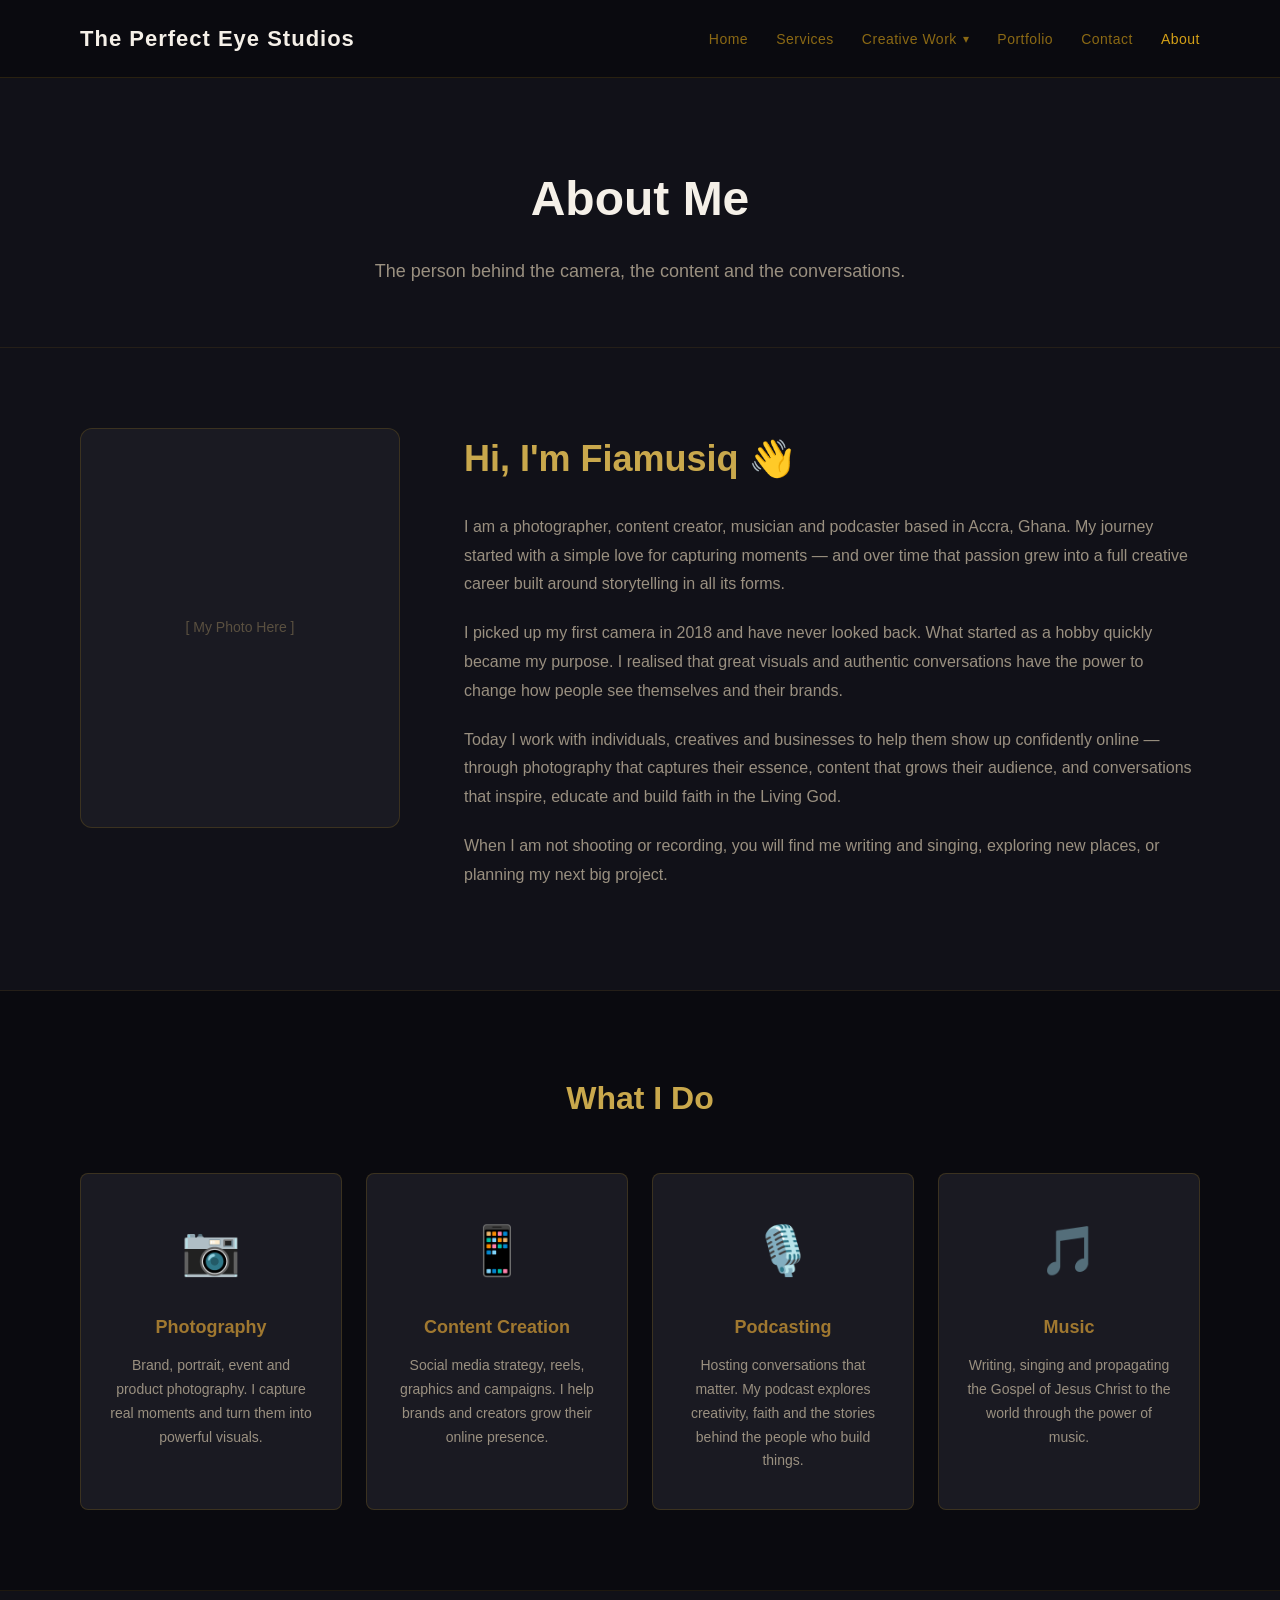
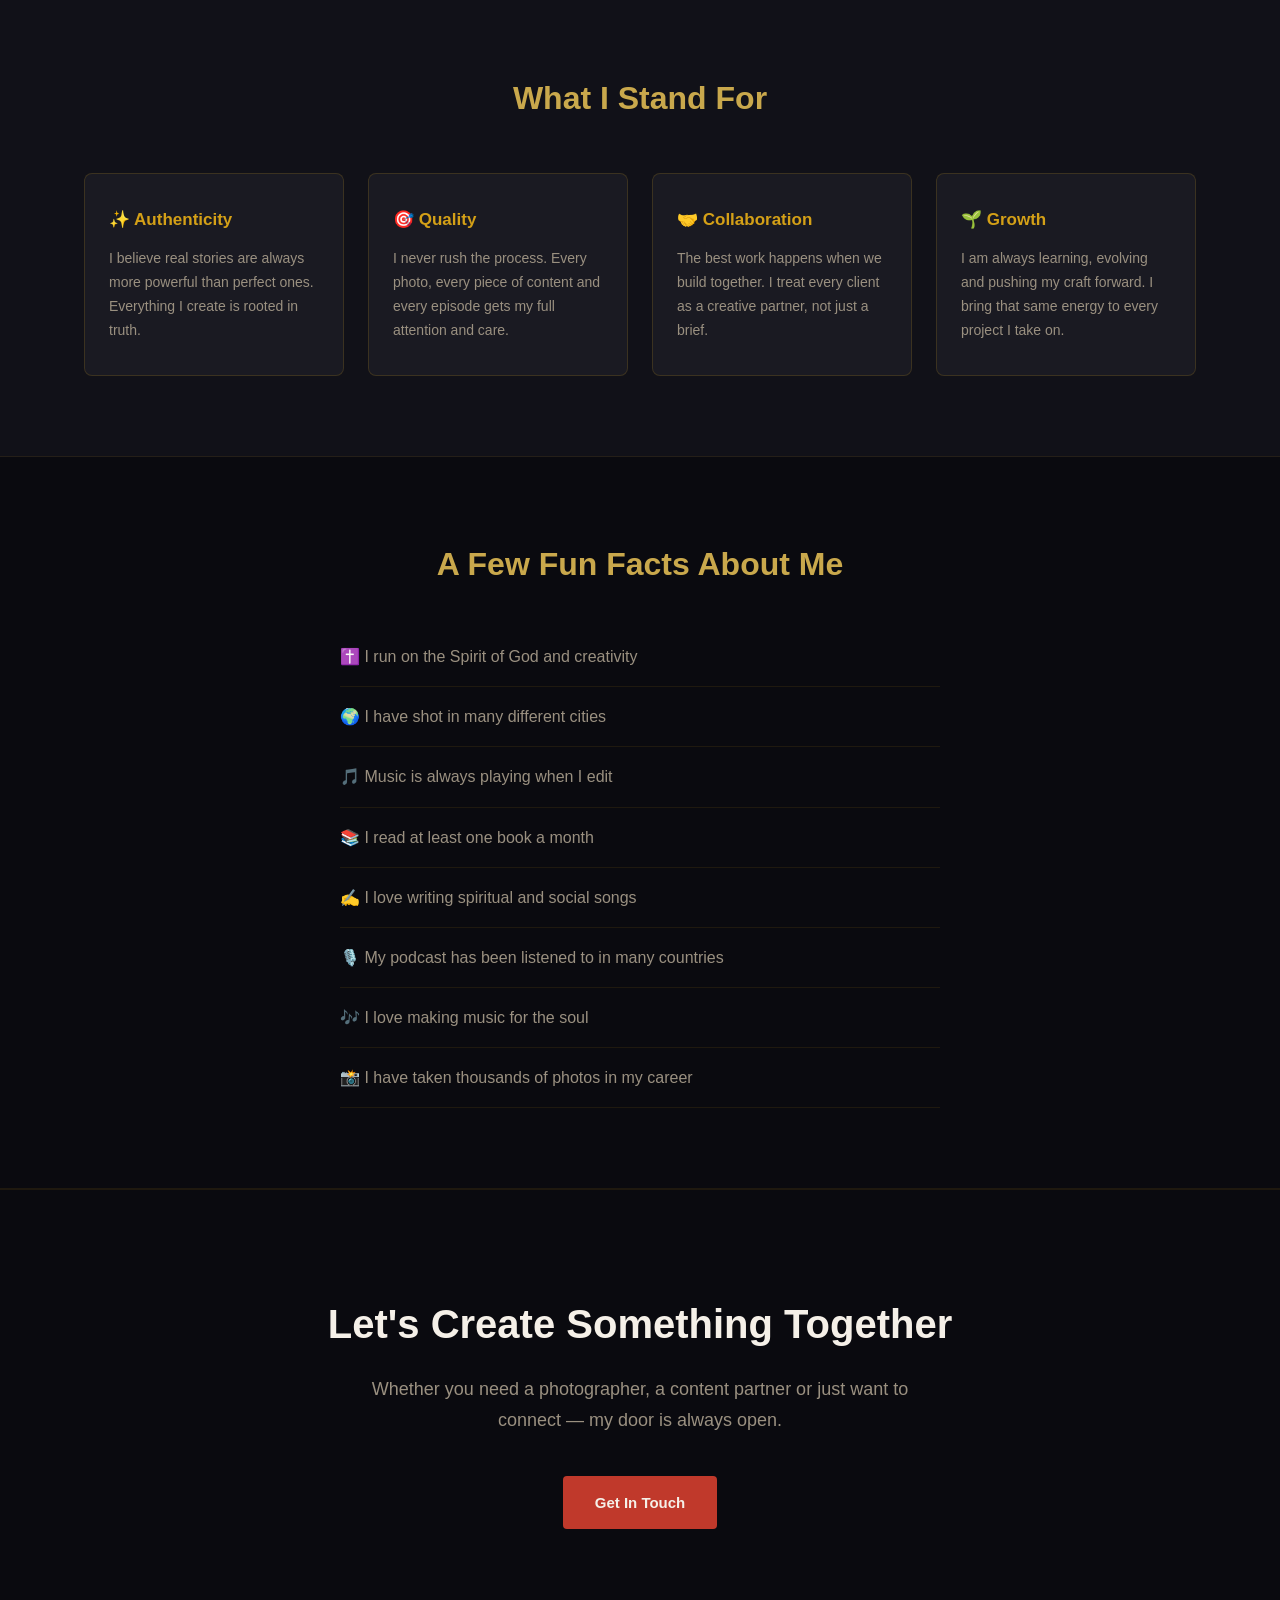
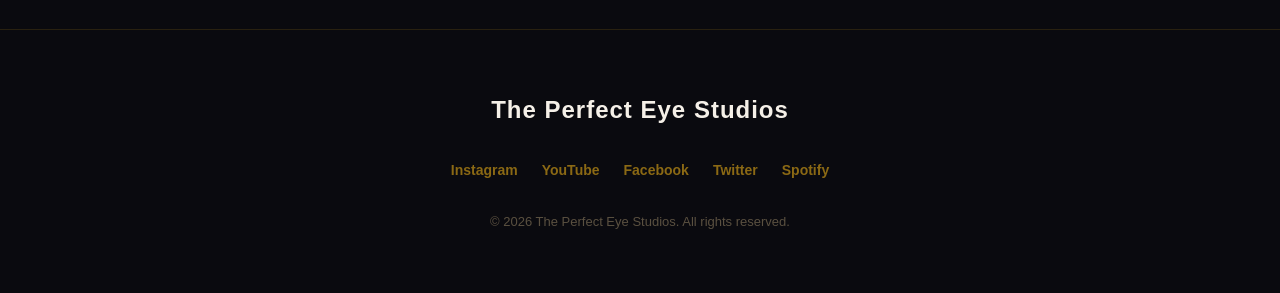
==== about.html @ 43dedd0c "Launch The Perfect Eye Studios website" ====
<!DOCTYPE html>
<html lang="en">

  <head>
    <meta charset="UTF-8">
    <meta name="viewport" content="width=device-width, initial-scale=1.0">
    <link rel="icon" type="image/x-icon" href="favicon.ico">

    <!-- PRIMARY SEO -->
    <title>About Fiamusiq | Photographer · Creator · Musician · Podcaster — Accra, Ghana</title>
    <meta name="description" content="Meet Fiamusiq — a photographer, content creator, musician and podcaster based in Accra, Ghana. Driven by faith, creativity and a passion for telling powerful stories through visuals and conversations.">
    <meta name="keywords" content="Fiamusiq, photographer Ghana, content creator Accra, Christian musician Ghana, podcaster Accra, about Fiamusiq, The Perfect Eye Studios">
    <meta name="author" content="The Perfect Eye Studios">
    <meta name="robots" content="index, follow">
    <link rel="canonical" href="https://www.yourwebsite.com/about.html">

    <!-- OPEN GRAPH -->
    <meta property="og:type" content="profile">
    <meta property="og:title" content="About Fiamusiq | Photographer · Creator · Musician · Podcaster">
    <meta property="og:description" content="Photographer, content creator, musician and podcaster based in Accra, Ghana. Driven by faith and a love for storytelling.">
    <meta property="og:image" content="https://www.yourwebsite.com/images/og-image.jpg">
    <meta property="og:url" content="https://www.yourwebsite.com/about.html">
    <meta property="og:site_name" content="The Perfect Eye Studios">

    <!-- TWITTER CARD -->
    <meta name="twitter:card" content="summary_large_image">
    <meta name="twitter:title" content="About Fiamusiq | Photographer · Creator · Musician · Podcaster">
    <meta name="twitter:description" content="Photographer, content creator, musician and podcaster based in Accra, Ghana.">
    <meta name="twitter:image" content="https://www.yourwebsite.com/images/og-image.jpg">

    <link rel="stylesheet" href="css/style.css">
  </head>

  <body>

    <!-- NAVBAR -->
    <nav class="navbar">
      <div class="nav-logo">
        <a href="index.html">The Perfect Eye Studios</a>
      </div>
      <ul class="nav-links">
        <li><a href="index.html">Home</a></li>
        <li><a href="services.html">Services</a></li>

        <!-- DROPDOWN -->
        <li class="dropdown">
          <button class="dropdown-toggle">Creative Work</button>
          <ul class="dropdown-menu">
            <li><a href="photography.html">Photography</a></li>
            <li><a href="content.html">Content</a></li>
            <li><a href="podcast.html">Podcast</a></li>
            <li><a href="music.html">Music</a></li>
          </ul>
        </li>

        <li><a href="portfolio.html">Portfolio</a></li>
        <li><a href="contact.html">Contact</a></li>
        <li><a href="about.html">About</a></li>
      </ul>
    </nav>

    <!-- PAGE HEADER -->
    <section class="page-header">
      <h1>About Me</h1>
      <p>The person behind the camera, the content and the conversations.</p>
    </section>

    <!-- MY STORY -->
    <section class="about-story">
      <div class="about-image">
        [ My Photo Here ]
      </div>
      <div class="about-text">
        <h2>Hi, I'm Fiamusiq 👋</h2>
        <p>I am a photographer, content creator, musician and podcaster based in Accra, Ghana. My journey started with a simple love for capturing moments — and over time that passion grew into a full creative career built around storytelling in all its forms.</p>
        <p>I picked up my first camera in 2018 and have never looked back. What started as a hobby quickly became my purpose. I realised that great visuals and authentic conversations have the power to change how people see themselves and their brands.</p>
        <p>Today I work with individuals, creatives and businesses to help them show up confidently online — through photography that captures their essence, content that grows their audience, and conversations that inspire, educate and build faith in the Living God.</p>
        <p>When I am not shooting or recording, you will find me writing and singing, exploring new places, or planning my next big project.</p>
      </div>
    </section>

    <!-- WHAT I DO -->
    <section class="about-skills">
      <h2>What I Do</h2>
      <div class="skills-grid">

        <div class="skill-card">
          <div class="skill-icon">📷</div>
          <h3>Photography</h3>
          <p>Brand, portrait, event and product photography. I capture real moments and turn them into powerful visuals.</p>
        </div>

        <div class="skill-card">
          <div class="skill-icon">📱</div>
          <h3>Content Creation</h3>
          <p>Social media strategy, reels, graphics and campaigns. I help brands and creators grow their online presence.</p>
        </div>

        <div class="skill-card">
          <div class="skill-icon">🎙️</div>
          <h3>Podcasting</h3>
          <p>Hosting conversations that matter. My podcast explores creativity, faith and the stories behind the people who build things.</p>
        </div>

        <div class="skill-card">
          <div class="skill-icon">🎵</div>
          <h3>Music</h3>
          <p>Writing, singing and propagating the Gospel of Jesus Christ to the world through the power of music.</p>
        </div>

      </div>
    </section>

    <!-- MY VALUES -->
    <section class="about-values">
      <h2>What I Stand For</h2>
      <div class="values-grid">

        <div class="value-card">
          <h3>✨ Authenticity</h3>
          <p>I believe real stories are always more powerful than perfect ones. Everything I create is rooted in truth.</p>
        </div>

        <div class="value-card">
          <h3>🎯 Quality</h3>
          <p>I never rush the process. Every photo, every piece of content and every episode gets my full attention and care.</p>
        </div>

        <div class="value-card">
          <h3>🤝 Collaboration</h3>
          <p>The best work happens when we build together. I treat every client as a creative partner, not just a brief.</p>
        </div>

        <div class="value-card">
          <h3>🌱 Growth</h3>
          <p>I am always learning, evolving and pushing my craft forward. I bring that same energy to every project I take on.</p>
        </div>

      </div>
    </section>

    <!-- FUN FACTS -->
    <section class="fun-facts">
      <h2>A Few Fun Facts About Me</h2>
      <ul class="facts-list">
        <li>✝️ I run on the Spirit of God and creativity</li>
        <li>🌍 I have shot in many different cities</li>
        <li>🎵 Music is always playing when I edit</li>
        <li>📚 I read at least one book a month</li>
        <li>✍️ I love writing spiritual and social songs</li>
        <li>🎙️ My podcast has been listened to in many countries</li>
        <li>🎶 I love making music for the soul</li>
        <li>📸 I have taken thousands of photos in my career</li>
      </ul>
    </section>

    <!-- CALL TO ACTION -->
    <section class="cta-section">
      <h2>Let's Create Something Together</h2>
      <p>Whether you need a photographer, a content partner or just want to connect — my door is always open.</p>
      <a href="contact.html" class="btn">Get In Touch</a>
    </section>

    <!-- FOOTER -->
    <footer class="footer">
      <p class="footer-logo">The Perfect Eye Studios</p>
      <div class="social-links">
        <a href="#">Instagram</a>
        <a href="#">YouTube</a>
        <a href="#">Facebook</a>
        <a href="#">Twitter</a>
        <a href="#">Spotify</a>
      </div>
      <p>© 2026 The Perfect Eye Studios. All rights reserved.</p>
    </footer>

    <script src="js/script.js"></script>

  </body>

</html>
---- css/style.css ----
/* ================================
   GLOBAL RESET & BASE STYLES
================================ */

* {
  margin: 0;
  padding: 0;
  box-sizing: border-box;
}

html {
  scroll-behavior: smooth;
}

body {
  background-color: #111118;
  color: #f5f0e8;
  font-family: 'Segoe UI', Tahoma, Geneva, Verdana, sans-serif;
  line-height: 1.7;
}

a {
  text-decoration: none;
  color: inherit;
}

ul {
  list-style: none;
}

img {
  width: 100%;
  display: block;
}


/* ================================
   BUTTONS
================================ */

.btn {
  display: inline-block;
  background-color: #c0392b;
  color: #f5f0e8;
  padding: 14px 32px;
  border-radius: 4px;
  font-weight: 700;
  font-size: 15px;
  border: none;
  cursor: pointer;
  transition: background-color 0.3s ease, transform 0.2s ease;
}

.btn:hover {
  background-color: #a93226;
  transform: translateY(-2px);
}

.btn-small {
  display: inline-block;
  color: #d4a017;
  font-weight: 600;
  font-size: 14px;
  border-bottom: 1px solid #d4a017;
  padding-bottom: 2px;
  transition: color 0.3s ease;
}

.btn-small:hover {
  color: #8b6914;
}


/* ================================
   NAVBAR
================================ */

.navbar {
  display: flex;
  justify-content: space-between;
  align-items: center;
  padding: 20px 80px;
  background-color: #0a0a0f;
  border-bottom: 1px solid rgba(212, 160, 23, 0.15);
  position: sticky;
  top: 0;
  z-index: 100;
}

.nav-logo a {
  font-size: 22px;
  font-weight: 800;
  color: #f5f0e8;
  letter-spacing: 1px;
}

.nav-links {
  display: flex;
  align-items: center;
  gap: 28px;
}

.nav-links > li > a {
  font-size: 14px;
  color: #8b6914;
  font-weight: 500;
  letter-spacing: 0.5px;
  transition: color 0.3s ease;
}

.nav-links > li > a:hover {
  color: #d4a017;
}


/* ================================
   DROPDOWN MENU
================================ */

.dropdown {
  position: relative;
}

.dropdown-toggle {
  font-size: 14px;
  color: #8b6914;
  font-weight: 500;
  letter-spacing: 0.5px;
  cursor: pointer;
  transition: color 0.3s ease;
  display: flex;
  align-items: center;
  gap: 6px;
  background: none;
  border: none;
  padding: 0;
  font-family: inherit;
}

.dropdown-toggle::after {
  content: '▾';
  font-size: 12px;
  transition: transform 0.3s ease;
}

.dropdown:hover .dropdown-toggle,
.dropdown.open .dropdown-toggle {
  color: #d4a017;
}

.dropdown.open .dropdown-toggle::after {
  transform: rotate(180deg);
}

.dropdown-menu {
  display: none;
  position: absolute;
  top: calc(100% + 16px);
  left: 0;
  background-color: #0a0a0f;
  border: 1px solid rgba(212, 160, 23, 0.18);
  border-radius: 6px;
  min-width: 200px;
  padding: 8px 0;
  z-index: 200;
  box-shadow: 0 8px 32px rgba(0, 0, 0, 0.5);
}

.dropdown.open .dropdown-menu {
  display: block;
}

.dropdown-menu li a {
  display: block;
  padding: 12px 20px;
  font-size: 14px;
  color: #8b6914;
  font-weight: 500;
  transition: background-color 0.2s ease, color 0.2s ease;
  border-bottom: 1px solid rgba(212, 160, 23, 0.08);
}

.dropdown-menu li:last-child a {
  border-bottom: none;
}

.dropdown-menu li a:hover {
  background-color: rgba(212, 160, 23, 0.08);
  color: #d4a017;
}


/* ================================
   PAGE HEADER (inner pages)
================================ */

.page-header {
  background-color: #111118;
  text-align: center;
  padding: 80px 80px 60px;
  border-bottom: 1px solid rgba(212, 160, 23, 0.10);
}

.page-header h1 {
  font-size: 48px;
  font-weight: 800;
  margin-bottom: 16px;
  color: #f5f0e8;
}

.page-header p {
  font-size: 18px;
  color: #9a9080;
  max-width: 600px;
  margin: 0 auto;
}


/* ================================
   HERO SECTION
================================ */

.hero {
  min-height: 90vh;
  display: flex;
  flex-direction: column;
  justify-content: center;
  align-items: center;
  text-align: center;
  padding: 80px;
  background-color: #0a0a0f;
  background-image: radial-gradient(
    ellipse at center,
    rgba(212, 160, 23, 0.08) 0%,
    transparent 70%
  );
}

.hero h1 {
  font-size: 58px;
  font-weight: 800;
  line-height: 1.2;
  margin-bottom: 24px;
  max-width: 800px;
  color: #f5f0e8;
}

.hero-sub {
  font-size: 18px;
  color: #8b6914;
  letter-spacing: 3px;
  margin-bottom: 40px;
  text-transform: uppercase;
}


/* ================================
   INTRO SECTION
================================ */

.intro {
  text-align: center;
  padding: 80px;
  max-width: 800px;
  margin: 0 auto;
}

.intro h2 {
  font-size: 36px;
  font-weight: 700;
  margin-bottom: 20px;
  color: #c9a84c;
}

.intro p {
  font-size: 18px;
  color: #9a9080;
  line-height: 1.8;
}


/* ================================
   SERVICES HIGHLIGHT
================================ */

.services-highlight {
  padding: 80px;
  background-color: #111118;
}

.services-highlight h2 {
  font-size: 36px;
  font-weight: 700;
  text-align: center;
  margin-bottom: 48px;
  color: #c9a84c;
}

.cards {
  display: flex;
  gap: 24px;
  justify-content: center;
  flex-wrap: wrap;
}

.card {
  background-color: #1a1a22;
  border: 1px solid rgba(212, 160, 23, 0.18);
  border-radius: 8px;
  padding: 36px 28px;
  flex: 1;
  min-width: 220px;
  max-width: 280px;
  transition: border-color 0.3s ease,
              background-color 0.3s ease,
              transform 0.3s ease;
}

.card:hover {
  border-color: rgba(212, 160, 23, 0.45);
  background-color: #242430;
  transform: translateY(-4px);
}

.card h3 {
  font-size: 18px;
  font-weight: 700;
  margin-bottom: 14px;
  color: #d4a017;
}

.card p {
  color: #9a9080;
  font-size: 14px;
  margin-bottom: 20px;
  line-height: 1.7;
}

.card a {
  color: #d4a017;
  font-weight: 600;
  font-size: 14px;
  border-bottom: 1px solid #d4a017;
  transition: color 0.3s ease;
}

.card a:hover {
  color: #8b6914;
}


/* ================================
   PORTFOLIO TEASER (Homepage)
================================ */

.portfolio-teaser {
  padding: 80px;
  text-align: center;
  background-color: #111118;
}

.portfolio-teaser h2 {
  font-size: 36px;
  font-weight: 700;
  margin-bottom: 16px;
  color: #c9a84c;
}

.portfolio-teaser p {
  color: #9a9080;
  margin-bottom: 40px;
}

.photo-grid {
  display: flex;
  gap: 20px;
  justify-content: center;
  flex-wrap: wrap;
  margin-bottom: 40px;
}

.photo-placeholder {
  background-color: #1a1a22;
  border: 1px solid rgba(212, 160, 23, 0.18);
  border-radius: 8px;
  width: 280px;
  height: 200px;
  display: flex;
  align-items: center;
  justify-content: center;
  color: #5a5040;
  font-size: 14px;
}


/* ================================
   PODCAST TEASER (Homepage)
================================ */

.podcast-teaser {
  background-color: #111118;
  text-align: center;
  padding: 80px;
  border-top: 1px solid rgba(212, 160, 23, 0.10);
  border-bottom: 1px solid rgba(212, 160, 23, 0.10);
}

.podcast-teaser h2 {
  font-size: 36px;
  font-weight: 700;
  margin-bottom: 16px;
  color: #c9a84c;
}

.podcast-teaser p {
  color: #9a9080;
  font-size: 18px;
  margin-bottom: 36px;
  max-width: 600px;
  margin-left: auto;
  margin-right: auto;
}


/* ================================
   SERVICES PAGE
================================ */

.service-block {
  display: flex;
  gap: 48px;
  align-items: flex-start;
  padding: 64px 80px;
  border-bottom: 1px solid rgba(212, 160, 23, 0.10);
  background-color: #111118;
}

.service-icon {
  font-size: 64px;
  min-width: 80px;
}

.service-content h2 {
  font-size: 32px;
  font-weight: 700;
  margin-bottom: 16px;
  color: #c9a84c;
}

.service-content p {
  color: #9a9080;
  font-size: 16px;
  margin-bottom: 24px;
  max-width: 600px;
  line-height: 1.8;
}

.service-content h3 {
  font-size: 16px;
  font-weight: 700;
  color: #8b6914;
  margin-bottom: 12px;
  text-transform: uppercase;
  letter-spacing: 1px;
}

.service-content ul {
  list-style: none;
  margin-bottom: 32px;
}

.service-content ul li {
  color: #9a9080;
  padding: 8px 0;
  border-bottom: 1px solid rgba(212, 160, 23, 0.10);
  font-size: 15px;
}

.service-content ul li::before {
  content: "→ ";
  color: #d4a017;
}


/* ================================
   PORTFOLIO PAGE
================================ */

.portfolio-filter {
  display: flex;
  justify-content: center;
  gap: 16px;
  padding: 40px 80px;
  background-color: #111118;
  border-bottom: 1px solid rgba(212, 160, 23, 0.10);
  flex-wrap: wrap;
}

.filter-btn {
  background: none;
  border: 1px solid rgba(212, 160, 23, 0.18);
  color: #9a9080;
  padding: 10px 24px;
  border-radius: 4px;
  cursor: pointer;
  font-size: 14px;
  font-weight: 500;
  transition: all 0.3s ease;
}

.filter-btn:hover,
.filter-btn.active {
  border-color: rgba(212, 160, 23, 0.45);
  color: #d4a017;
  background-color: rgba(212, 160, 23, 0.08);
}

.portfolio-section {
  padding: 64px 80px;
  border-bottom: 1px solid rgba(212, 160, 23, 0.10);
  background-color: #111118;
}

.portfolio-section h2 {
  font-size: 28px;
  font-weight: 700;
  margin-bottom: 12px;
  color: #c9a84c;
}

.portfolio-section > p {
  color: #9a9080;
  margin-bottom: 36px;
}

.photo-card {
  text-align: center;
}

.photo-card p {
  font-size: 13px;
  color: #9a9080;
  margin-top: 10px;
  margin-bottom: 0;
}

.content-grid,
.video-grid {
  display: flex;
  gap: 28px;
  flex-wrap: wrap;
}

.content-card,
.video-card {
  flex: 1;
  min-width: 240px;
  background-color: #1a1a22;
  border: 1px solid rgba(212, 160, 23, 0.18);
  border-radius: 8px;
  padding: 24px;
  transition: border-color 0.3s ease, background-color 0.3s ease;
}

.content-card:hover,
.video-card:hover {
  border-color: rgba(212, 160, 23, 0.45);
  background-color: #242430;
}

.content-card h3,
.video-card h3 {
  font-size: 18px;
  font-weight: 700;
  margin: 16px 0 8px;
  color: #d4a017;
}

.content-card p,
.video-card p {
  color: #9a9080;
  font-size: 14px;
}

.video-placeholder {
  background-color: #111118;
  border: 1px solid rgba(212, 160, 23, 0.18);
  border-radius: 6px;
  height: 160px;
  display: flex;
  align-items: center;
  justify-content: center;
  color: #5a5040;
  font-size: 14px;
}


/* ================================
   PODCAST PAGE
================================ */

.podcast-header {
  display: flex;
  align-items: center;
  gap: 48px;
  text-align: left;
  padding: 80px;
  background-color: #0a0a0f;
}

.podcast-cover {
  background-color: #1a1a22;
  border: 1px solid rgba(212, 160, 23, 0.18);
  border-radius: 12px;
  width: 200px;
  height: 200px;
  min-width: 200px;
  display: flex;
  align-items: center;
  justify-content: center;
  color: #5a5040;
  font-size: 13px;
  overflow: hidden;
}

.podcast-header-text h1 {
  font-size: 42px;
  font-weight: 800;
  margin-bottom: 12px;
  color: #f5f0e8;
}

.podcast-meta {
  color: #8b6914;
  font-size: 14px;
  margin-bottom: 28px;
}

.about-show {
  padding: 64px 80px;
  border-bottom: 1px solid rgba(212, 160, 23, 0.10);
  background-color: #111118;
}

.about-show h2 {
  font-size: 28px;
  font-weight: 700;
  margin-bottom: 20px;
  color: #c9a84c;
}

.about-show p {
  color: #9a9080;
  font-size: 16px;
  line-height: 1.8;
  margin-bottom: 16px;
  max-width: 800px;
}

.episodes-section {
  padding: 64px 80px;
  border-bottom: 1px solid rgba(212, 160, 23, 0.10);
  background-color: #111118;
}

.episodes-section h2 {
  font-size: 28px;
  font-weight: 700;
  margin-bottom: 36px;
  color: #c9a84c;
}

.episode-card {
  display: flex;
  gap: 32px;
  align-items: flex-start;
  padding: 32px 0;
  border-bottom: 1px solid rgba(212, 160, 23, 0.10);
}

.episode-number {
  font-size: 13px;
  font-weight: 700;
  color: #d4a017;
  letter-spacing: 2px;
  min-width: 48px;
  padding-top: 4px;
}

.episode-info h3 {
  font-size: 20px;
  font-weight: 700;
  margin-bottom: 10px;
  color: #f5f0e8;
}

.episode-info p {
  color: #9a9080;
  font-size: 15px;
  margin-bottom: 16px;
  max-width: 600px;
}

.episode-meta {
  display: flex;
  gap: 24px;
  margin-bottom: 16px;
  flex-wrap: wrap;
}

.episode-meta span {
  font-size: 13px;
  color: #9a9080;
}

.listen-section {
  padding: 64px 80px;
  text-align: center;
  border-bottom: 1px solid rgba(212, 160, 23, 0.10);
  background-color: #111118;
}

.listen-section h2 {
  font-size: 28px;
  font-weight: 700;
  margin-bottom: 12px;
  color: #c9a84c;
}

.listen-section p {
  color: #9a9080;
  margin-bottom: 36px;
}

.platform-links {
  display: flex;
  justify-content: center;
  gap: 16px;
  flex-wrap: wrap;
}

.platform-btn {
  display: inline-block;
  border: 1px solid rgba(212, 160, 23, 0.18);
  color: #f5f0e8;
  padding: 12px 24px;
  border-radius: 4px;
  font-size: 14px;
  font-weight: 600;
  transition: all 0.3s ease;
}

.platform-btn:hover {
  border-color: rgba(212, 160, 23, 0.45);
  color: #d4a017;
  background-color: rgba(212, 160, 23, 0.08);
}

.guest-cta {
  text-align: center;
  padding: 80px;
  background-color: #111118;
}

.guest-cta h2 {
  font-size: 32px;
  font-weight: 700;
  margin-bottom: 16px;
  color: #c9a84c;
}

.guest-cta p {
  color: #9a9080;
  font-size: 17px;
  max-width: 600px;
  margin: 0 auto 36px;
}


/* ================================
   ABOUT PAGE
================================ */

.about-story {
  display: flex;
  gap: 64px;
  align-items: flex-start;
  padding: 80px;
  border-bottom: 1px solid rgba(212, 160, 23, 0.10);
  background-color: #111118;
}

.about-image {
  background-color: #1a1a22;
  border: 1px solid rgba(212, 160, 23, 0.18);
  border-radius: 12px;
  width: 320px;
  min-width: 320px;
  height: 400px;
  display: flex;
  align-items: center;
  justify-content: center;
  color: #5a5040;
  font-size: 14px;
  overflow: hidden;
}

.about-text h2 {
  font-size: 36px;
  font-weight: 700;
  margin-bottom: 24px;
  color: #c9a84c;
}

.about-text p {
  color: #9a9080;
  font-size: 16px;
  line-height: 1.8;
  margin-bottom: 20px;
}

.about-skills {
  padding: 80px;
  background-color: #0a0a0f;
  border-bottom: 1px solid rgba(212, 160, 23, 0.10);
}

.about-skills h2 {
  font-size: 32px;
  font-weight: 700;
  text-align: center;
  margin-bottom: 48px;
  color: #c9a84c;
}

.skills-grid {
  display: flex;
  gap: 24px;
  justify-content: center;
  flex-wrap: wrap;
}

.skill-card {
  background-color: #1a1a22;
  border: 1px solid rgba(212, 160, 23, 0.18);
  border-radius: 8px;
  padding: 36px 28px;
  flex: 1;
  min-width: 220px;
  max-width: 280px;
  text-align: center;
  transition: border-color 0.3s ease, background-color 0.3s ease;
}

.skill-card:hover {
  border-color: rgba(212, 160, 23, 0.45);
  background-color: #242430;
}

.skill-icon {
  font-size: 48px;
  margin-bottom: 20px;
}

.skill-card h3 {
  font-size: 18px;
  font-weight: 700;
  margin-bottom: 12px;
  color: #a07830;
}

.skill-card p {
  color: #9a9080;
  font-size: 14px;
  line-height: 1.7;
}

.about-values {
  padding: 80px;
  border-bottom: 1px solid rgba(212, 160, 23, 0.10);
  background-color: #111118;
}

.about-values h2 {
  font-size: 32px;
  font-weight: 700;
  text-align: center;
  margin-bottom: 48px;
  color: #c9a84c;
}

.values-grid {
  display: flex;
  gap: 24px;
  justify-content: center;
  flex-wrap: wrap;
}

.value-card {
  background-color: #1a1a22;
  border: 1px solid rgba(212, 160, 23, 0.18);
  border-radius: 8px;
  padding: 32px 24px;
  flex: 1;
  min-width: 200px;
  max-width: 260px;
  transition: border-color 0.3s ease, background-color 0.3s ease;
}

.value-card:hover {
  border-color: rgba(212, 160, 23, 0.45);
  background-color: #242430;
}

.value-card h3 {
  font-size: 17px;
  font-weight: 700;
  margin-bottom: 12px;
  color: #d4a017;
}

.value-card p {
  color: #9a9080;
  font-size: 14px;
  line-height: 1.7;
}

.fun-facts {
  padding: 80px;
  background-color: #0a0a0f;
  border-bottom: 1px solid rgba(212, 160, 23, 0.10);
}

.fun-facts h2 {
  font-size: 32px;
  font-weight: 700;
  margin-bottom: 36px;
  text-align: center;
  color: #c9a84c;
}

.facts-list {
  list-style: none;
  max-width: 600px;
  margin: 0 auto;
}

.facts-list li {
  padding: 16px 0;
  border-bottom: 1px solid rgba(212, 160, 23, 0.10);
  font-size: 16px;
  color: #9a9080;
}


/* ================================
   CONTACT PAGE
================================ */

.contact-wrapper {
  display: flex;
  gap: 64px;
  padding: 80px;
  border-bottom: 1px solid rgba(212, 160, 23, 0.10);
  align-items: flex-start;
  background-color: #111118;
}

.contact-form {
  flex: 1.5;
}

.contact-form h2 {
  font-size: 28px;
  font-weight: 700;
  margin-bottom: 36px;
  color: #c9a84c;
}

.form-group {
  margin-bottom: 24px;
}

.form-group label {
  display: block;
  font-size: 14px;
  font-weight: 600;
  color: #8b6914;
  margin-bottom: 8px;
  text-transform: uppercase;
  letter-spacing: 0.5px;
}

.form-group input,
.form-group select,
.form-group textarea {
  width: 100%;
  background-color: #1a1a22;
  border: 1px solid rgba(212, 160, 23, 0.18);
  color: #f5f0e8;
  padding: 14px 16px;
  border-radius: 4px;
  font-size: 15px;
  font-family: inherit;
  transition: border-color 0.3s ease;
  outline: none;
}

.form-group input:focus,
.form-group select:focus,
.form-group textarea:focus {
  border-color: rgba(212, 160, 23, 0.45);
}

.form-group select option {
  background-color: #1a1a22;
  color: #f5f0e8;
}

.form-group input::placeholder,
.form-group textarea::placeholder {
  color: #5a5040;
}

.contact-details {
  flex: 1;
}

.contact-details h2 {
  font-size: 28px;
  font-weight: 700;
  margin-bottom: 36px;
  color: #c9a84c;
}

.contact-item {
  display: flex;
  gap: 20px;
  align-items: flex-start;
  margin-bottom: 32px;
}

.contact-icon {
  font-size: 28px;
  min-width: 36px;
}

.contact-item h3 {
  font-size: 16px;
  font-weight: 700;
  margin-bottom: 6px;
  color: #a07830;
}

.contact-item p {
  color: #9a9080;
  font-size: 15px;
}

.availability {
  display: flex;
  align-items: center;
  gap: 12px;
  background-color: #1a1a22;
  border: 1px solid rgba(212, 160, 23, 0.18);
  border-radius: 4px;
  padding: 16px 20px;
  margin-top: 16px;
}

.availability-dot {
  width: 10px;
  height: 10px;
  background-color: #22c55e;
  border-radius: 50%;
  animation: pulse 2s infinite;
  flex-shrink: 0;
}

@keyframes pulse {
  0%   { opacity: 1; transform: scale(1);   }
  50%  { opacity: 0.5; transform: scale(1.3); }
  100% { opacity: 1; transform: scale(1);   }
}

.availability p {
  font-size: 14px;
  color: #22c55e;
  font-weight: 600;
}

.faq-section {
  padding: 80px;
  background-color: #111118;
}

.faq-section h2 {
  font-size: 32px;
  font-weight: 700;
  margin-bottom: 40px;
  text-align: center;
  color: #c9a84c;
}

.faq-item {
  border-bottom: 1px solid rgba(212, 160, 23, 0.10);
  padding: 28px 0;
  max-width: 800px;
  margin: 0 auto;
}

.faq-item h3 {
  font-size: 18px;
  font-weight: 700;
  margin-bottom: 12px;
  color: #f5f0e8;
}

.faq-item p {
  color: #9a9080;
  font-size: 15px;
  line-height: 1.8;
}


/* ================================
   CTA SECTION (shared)
================================ */

.cta-section {
  text-align: center;
  padding: 100px 80px;
  background-color: #0a0a0f;
  border-top: 1px solid rgba(212, 160, 23, 0.10);
}

.cta-section h2 {
  font-size: 40px;
  font-weight: 800;
  margin-bottom: 16px;
  color: #f5f0e8;
}

.cta-section p {
  color: #9a9080;
  font-size: 18px;
  margin-bottom: 40px;
  max-width: 600px;
  margin-left: auto;
  margin-right: auto;
}


/* ================================
   FOOTER
================================ */

.footer {
  background-color: #0a0a0f;
  border-top: 1px solid rgba(212, 160, 23, 0.15);
  text-align: center;
  padding: 60px 80px;
}

.footer-logo {
  font-size: 24px;
  font-weight: 800;
  color: #f5f0e8;
  margin-bottom: 28px;
  letter-spacing: 1px;
}

.footer-links {
  display: flex;
  justify-content: center;
  gap: 24px;
  margin-bottom: 20px;
  flex-wrap: wrap;
}

.footer-links a {
  font-size: 14px;
  color: #8b6914;
  transition: color 0.3s ease;
}

.footer-links a:hover {
  color: #d4a017;
}

.social-links {
  display: flex;
  justify-content: center;
  gap: 24px;
  margin-bottom: 28px;
  flex-wrap: wrap;
}

.social-links a {
  font-size: 14px;
  color: #8b6914;
  font-weight: 600;
  transition: color 0.3s ease;
}

.social-links a:hover {
  color: #d4a017;
}

.footer p:last-child {
  font-size: 13px;
  color: #5a5040;
}


/* ================================
   IMAGES
================================ */

.photo-card img,
.content-card img,
.video-card img {
  width: 100%;
  height: 220px;
  object-fit: cover;
  border-radius: 6px;
  display: block;
  transition: transform 0.4s ease, opacity 0.4s ease;
}

.photo-card img:hover,
.content-card img:hover,
.video-card img:hover {
  transform: scale(1.03);
  opacity: 0.85;
}

.about-image img {
  width: 100%;
  height: 100%;
  object-fit: cover;
  border-radius: 12px;
  display: block;
}

.podcast-cover img {
  width: 100%;
  height: 100%;
  object-fit: cover;
  border-radius: 12px;
  display: block;
}

.photo-grid .photo-card img {
  width: 280px;
  height: 200px;
  object-fit: cover;
  border-radius: 8px;
}


/* ================================
   MOBILE MENU
================================ */

.hamburger {
  display: none;
  background: none;
  border: 1px solid rgba(212, 160, 23, 0.18);
  color: #f5f0e8;
  font-size: 22px;
  padding: 8px 14px;
  cursor: pointer;
  border-radius: 4px;
  transition: border-color 0.3s ease;
}

.hamburger:hover {
  border-color: rgba(212, 160, 23, 0.45);
  color: #d4a017;
}

.active-link {
  color: #d4a017 !important;
}

@media (max-width: 968px) {

  .hamburger {
    display: block;
  }

  .nav-links {
    display: none;
    flex-direction: column;
    align-items: flex-start;
    position: absolute;
    top: 70px;
    left: 0;
    width: 100%;
    background-color: #0a0a0f;
    border-bottom: 1px solid rgba(212, 160, 23, 0.15);
    padding: 20px 40px;
    gap: 4px;
    z-index: 99;
  }

  .nav-links.nav-open {
    display: flex;
  }

  .nav-links > li > a,
  .dropdown-toggle {
    padding: 10px 0;
    font-size: 15px;
    display: block;
    width: 100%;
  }

  /* Dropdown becomes inline on mobile */
  .dropdown-menu {
    position: static;
    box-shadow: none;
    border: none;
    border-left: 2px solid rgba(212, 160, 23, 0.18);
    padding: 4px 0 4px 16px;
    margin-top: 4px;
    background-color: transparent;
    display: none;
  }

  .dropdown.open .dropdown-menu {
    display: block;
  }

  .dropdown-menu li a {
    padding: 8px 0;
    border-bottom: none;
    font-size: 14px;
  }

  .navbar {
    padding: 20px 32px;
    position: relative;
  }

  .hero h1       { font-size: 36px; }
  .hero          { padding: 60px 32px; }
  .cards         { flex-direction: column; align-items: center; }

  .service-block,
  .about-story,
  .contact-wrapper,
  .podcast-header  {
    flex-direction: column;
    padding: 48px 32px;
  }

  .about-image {
    width: 100%;
    min-width: unset;
  }

  .skills-grid,
  .values-grid     { flex-direction: column; align-items: center; }
  .content-grid,
  .video-grid      { flex-direction: column; }
  .platform-links  { flex-direction: column; align-items: center; }
  .photo-grid      { flex-direction: column; align-items: center; }
  .page-header     { padding: 60px 32px; }

  .portfolio-filter,
  .portfolio-section,
  .episodes-section,
  .listen-section,
  .about-skills,
  .about-values,
  .fun-facts,
  .faq-section,
  .intro,
  .podcast-teaser,
  .portfolio-teaser,
  .guest-cta,
  .cta-section,
  .services-highlight,
  .footer          { padding: 48px 32px; }

}


/* ================================
   BACK TO TOP BUTTON
================================ */

.back-to-top {
  position: fixed;
  bottom: 36px;
  right: 36px;
  width: 44px;
  height: 44px;
  background-color: #c0392b;
  color: #f5f0e8;
  border: none;
  border-radius: 4px;
  font-size: 20px;
  font-weight: 700;
  cursor: pointer;
  opacity: 0;
  visibility: hidden;
  transition: opacity 0.3s ease,
              background-color 0.3s ease,
              transform 0.2s ease;
  z-index: 999;
}

.back-to-top:hover {
  background-color: #a93226;
  transform: translateY(-3px);
}


/* ================================
   WHATSAPP FLOATING BUTTON
================================ */

.whatsapp-btn {
  position: fixed;
  bottom: 92px;
  right: 36px;
  width: 52px;
  height: 52px;
  background-color: #25d366;
  border-radius: 50%;
  display: flex;
  align-items: center;
  justify-content: center;
  z-index: 999;
  box-shadow: 0 4px 16px rgba(37, 211, 102, 0.35);
  opacity: 0;
  visibility: hidden;
  transition: opacity 0.3s ease,
              visibility 0.3s ease,
              transform 0.2s ease,
              box-shadow 0.2s ease;
}

.whatsapp-btn:hover {
  transform: translateY(-3px) scale(1.05);
  box-shadow: 0 6px 24px rgba(37, 211, 102, 0.5);
}

.whatsapp-btn svg {
  fill: #ffffff;
}


/* ================================
   NOTIFICATION BOX
================================ */

.notification-box {
  padding: 16px 20px;
  border-radius: 4px;
  margin-bottom: 20px;
  font-size: 15px;
  font-weight: 500;
  opacity: 0;
  transition: opacity 0.4s ease;
}

.notification-success {
  background-color: rgba(34, 197, 94, 0.12);
  border: 1px solid #22c55e;
  color: #22c55e;
}

.notification-error {
  background-color: rgba(192, 57, 43, 0.12);
  border: 1px solid #c0392b;
  color: #c0392b;
}
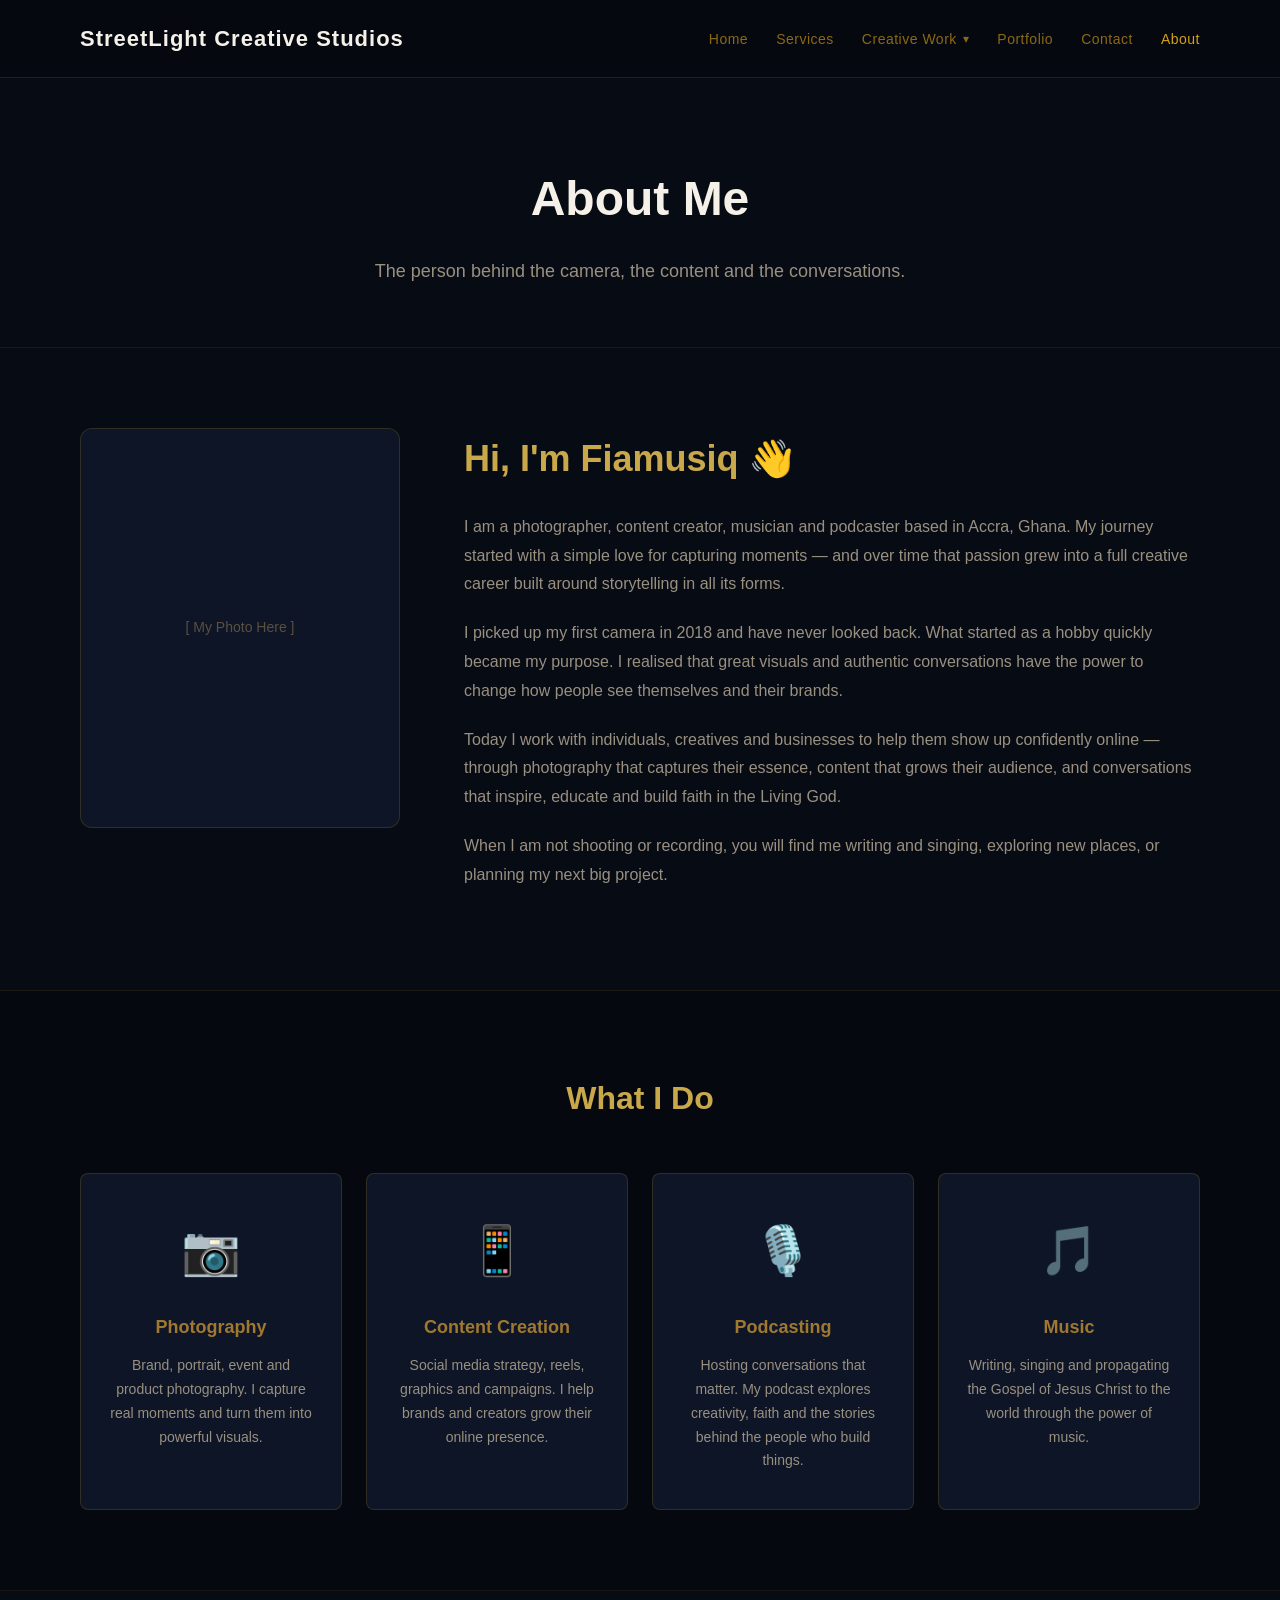
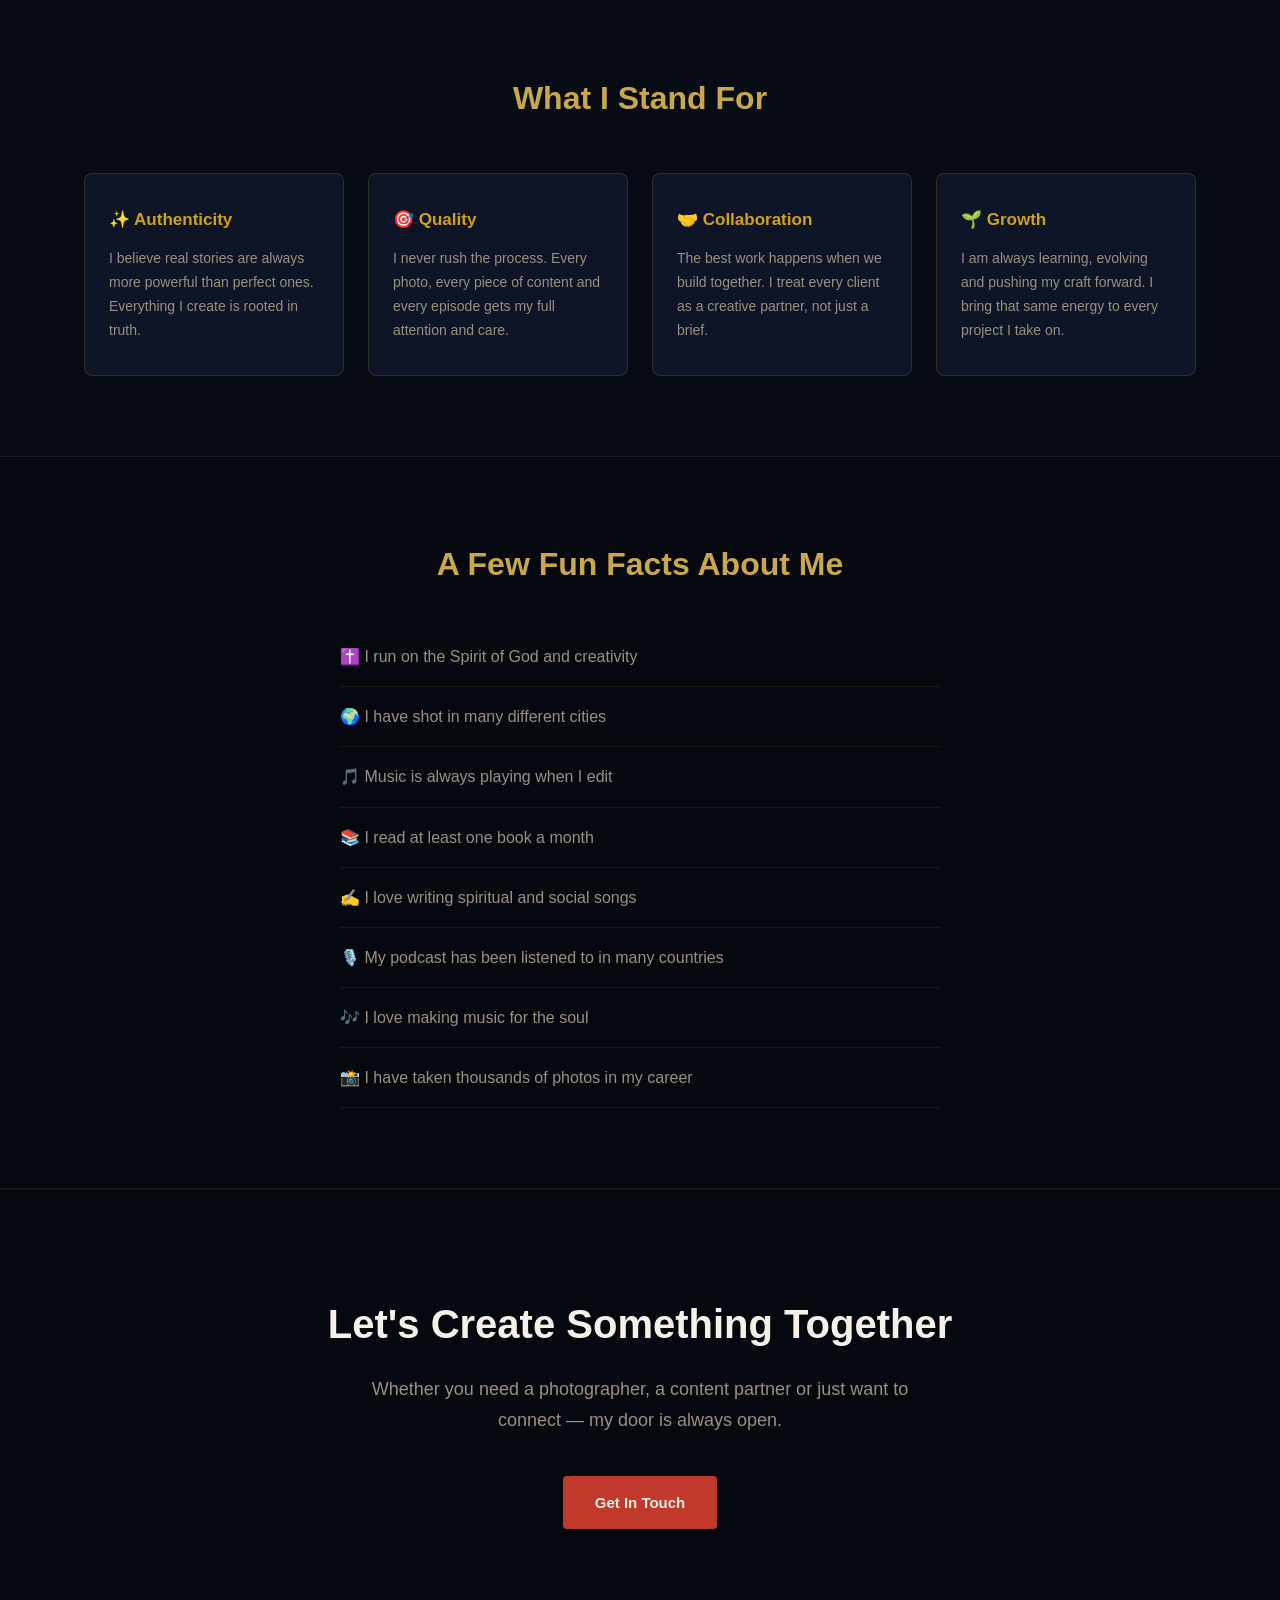
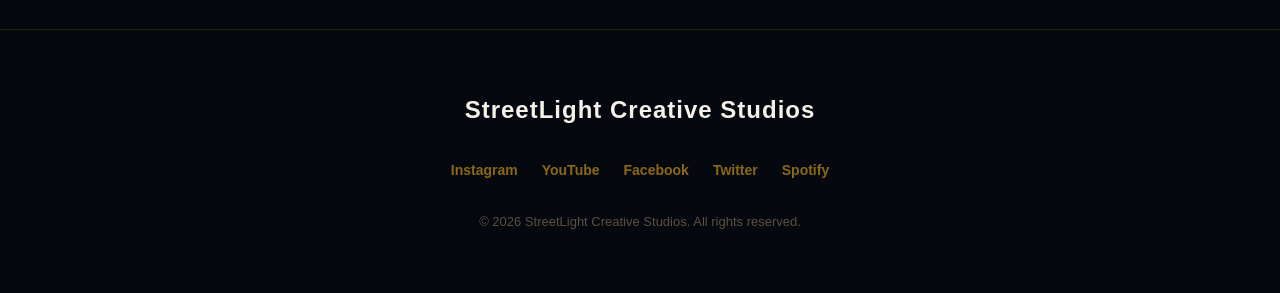
==== commit 0a313dcc: "Rebrand to StreetLight Creative Studios" ====
--- a/about.html
+++ b/about.html
@@ -9,24 +9,24 @@
     <!-- PRIMARY SEO -->
     <title>About Fiamusiq | Photographer · Creator · Musician · Podcaster — Accra, Ghana</title>
     <meta name="description" content="Meet Fiamusiq — a photographer, content creator, musician and podcaster based in Accra, Ghana. Driven by faith, creativity and a passion for telling powerful stories through visuals and conversations.">
-    <meta name="keywords" content="Fiamusiq, photographer Ghana, content creator Accra, Christian musician Ghana, podcaster Accra, about Fiamusiq, The Perfect Eye Studios">
-    <meta name="author" content="The Perfect Eye Studios">
+    <meta name="keywords" content="Fiamusiq, photographer Ghana, content creator Accra, Christian musician Ghana, podcaster Accra, about Fiamusiq, StreetLight Creative Studios">
+    <meta name="author" content="StreetLight Creative Studios">
     <meta name="robots" content="index, follow">
-    <link rel="canonical" href="https://www.yourwebsite.com/about.html">
+    <link rel="canonical" href="https://streetlightcreativestudios-blip.github.io/my-website//about.html">
 
     <!-- OPEN GRAPH -->
     <meta property="og:type" content="profile">
     <meta property="og:title" content="About Fiamusiq | Photographer · Creator · Musician · Podcaster">
     <meta property="og:description" content="Photographer, content creator, musician and podcaster based in Accra, Ghana. Driven by faith and a love for storytelling.">
-    <meta property="og:image" content="https://www.yourwebsite.com/images/og-image.jpg">
-    <meta property="og:url" content="https://www.yourwebsite.com/about.html">
-    <meta property="og:site_name" content="The Perfect Eye Studios">
+    <meta property="og:image" content="https://streetlightcreativestudios-blip.github.io/my-website//images/og-image.jpg">
+    <meta property="og:url" content="https://streetlightcreativestudios-blip.github.io/my-website//about.html">
+    <meta property="og:site_name" content="StreetLight Creative Studios">
 
     <!-- TWITTER CARD -->
     <meta name="twitter:card" content="summary_large_image">
     <meta name="twitter:title" content="About Fiamusiq | Photographer · Creator · Musician · Podcaster">
     <meta name="twitter:description" content="Photographer, content creator, musician and podcaster based in Accra, Ghana.">
-    <meta name="twitter:image" content="https://www.yourwebsite.com/images/og-image.jpg">
+    <meta name="twitter:image" content="https://streetlightcreativestudios-blip.github.io/my-website//images/og-image.jpg">
 
     <link rel="stylesheet" href="css/style.css">
   </head>
@@ -36,7 +36,7 @@
     <!-- NAVBAR -->
     <nav class="navbar">
       <div class="nav-logo">
-        <a href="index.html">The Perfect Eye Studios</a>
+        <a href="index.html">StreetLight Creative Studios</a>
       </div>
       <ul class="nav-links">
         <li><a href="index.html">Home</a></li>
@@ -163,7 +163,7 @@
 
     <!-- FOOTER -->
     <footer class="footer">
-      <p class="footer-logo">The Perfect Eye Studios</p>
+      <p class="footer-logo">StreetLight Creative Studios</p>
       <div class="social-links">
         <a href="#">Instagram</a>
         <a href="#">YouTube</a>
@@ -171,7 +171,7 @@
         <a href="#">Twitter</a>
         <a href="#">Spotify</a>
       </div>
-      <p>© 2026 The Perfect Eye Studios. All rights reserved.</p>
+      <p>© 2026 StreetLight Creative Studios. All rights reserved.</p>
     </footer>
 
     <script src="js/script.js"></script>
--- a/css/style.css
+++ b/css/style.css
@@ -13,7 +13,7 @@
 }
 
 body {
-  background-color: #111118;
+  background-color: #070b14;
   color: #f5f0e8;
   font-family: 'Segoe UI', Tahoma, Geneva, Verdana, sans-serif;
   line-height: 1.7;
@@ -80,7 +80,7 @@
   justify-content: space-between;
   align-items: center;
   padding: 20px 80px;
-  background-color: #0a0a0f;
+  background-color: #060810;
   border-bottom: 1px solid rgba(212, 160, 23, 0.15);
   position: sticky;
   top: 0;
@@ -157,7 +157,7 @@
   position: absolute;
   top: calc(100% + 16px);
   left: 0;
-  background-color: #0a0a0f;
+  background-color: #060810;
   border: 1px solid rgba(212, 160, 23, 0.18);
   border-radius: 6px;
   min-width: 200px;
@@ -195,7 +195,7 @@
 ================================ */
 
 .page-header {
-  background-color: #111118;
+  background-color: #070b14;
   text-align: center;
   padding: 80px 80px 60px;
   border-bottom: 1px solid rgba(212, 160, 23, 0.10);
@@ -228,7 +228,7 @@
   align-items: center;
   text-align: center;
   padding: 80px;
-  background-color: #0a0a0f;
+  background-color: #060810;
   background-image: radial-gradient(
     ellipse at center,
     rgba(212, 160, 23, 0.08) 0%,
@@ -253,6 +253,15 @@
   text-transform: uppercase;
 }
 
+.hero-tagline {
+  font-size: 15px;
+  color: #f4b942;
+  letter-spacing: 4px;
+  text-transform: uppercase;
+  margin-bottom: 32px;
+  font-weight: 600;
+  opacity: 0.85;
+}
 
 /* ================================
    INTRO SECTION
@@ -285,7 +294,7 @@
 
 .services-highlight {
   padding: 80px;
-  background-color: #111118;
+  background-color: #070b14;
 }
 
 .services-highlight h2 {
@@ -304,7 +313,7 @@
 }
 
 .card {
-  background-color: #1a1a22;
+  background-color: #0d1526;
   border: 1px solid rgba(212, 160, 23, 0.18);
   border-radius: 8px;
   padding: 36px 28px;
@@ -318,7 +327,7 @@
 
 .card:hover {
   border-color: rgba(212, 160, 23, 0.45);
-  background-color: #242430;
+  background-color: #111d35;
   transform: translateY(-4px);
 }
 
@@ -356,7 +365,7 @@
 .portfolio-teaser {
   padding: 80px;
   text-align: center;
-  background-color: #111118;
+  background-color: #070b14;
 }
 
 .portfolio-teaser h2 {
@@ -380,7 +389,7 @@
 }
 
 .photo-placeholder {
-  background-color: #1a1a22;
+  background-color: #0d1526;
   border: 1px solid rgba(212, 160, 23, 0.18);
   border-radius: 8px;
   width: 280px;
@@ -398,7 +407,7 @@
 ================================ */
 
 .podcast-teaser {
-  background-color: #111118;
+  background-color: #070b14;
   text-align: center;
   padding: 80px;
   border-top: 1px solid rgba(212, 160, 23, 0.10);
@@ -432,7 +441,7 @@
   align-items: flex-start;
   padding: 64px 80px;
   border-bottom: 1px solid rgba(212, 160, 23, 0.10);
-  background-color: #111118;
+  background-color: #070b14;
 }
 
 .service-icon {
@@ -491,7 +500,7 @@
   justify-content: center;
   gap: 16px;
   padding: 40px 80px;
-  background-color: #111118;
+  background-color: #070b14;
   border-bottom: 1px solid rgba(212, 160, 23, 0.10);
   flex-wrap: wrap;
 }
@@ -518,7 +527,7 @@
 .portfolio-section {
   padding: 64px 80px;
   border-bottom: 1px solid rgba(212, 160, 23, 0.10);
-  background-color: #111118;
+  background-color: #070b14;
 }
 
 .portfolio-section h2 {
@@ -555,7 +564,7 @@
 .video-card {
   flex: 1;
   min-width: 240px;
-  background-color: #1a1a22;
+  background-color: #0d1526;
   border: 1px solid rgba(212, 160, 23, 0.18);
   border-radius: 8px;
   padding: 24px;
@@ -565,7 +574,7 @@
 .content-card:hover,
 .video-card:hover {
   border-color: rgba(212, 160, 23, 0.45);
-  background-color: #242430;
+  background-color: #111d35;
 }
 
 .content-card h3,
@@ -583,7 +592,7 @@
 }
 
 .video-placeholder {
-  background-color: #111118;
+  background-color: #070b14;
   border: 1px solid rgba(212, 160, 23, 0.18);
   border-radius: 6px;
   height: 160px;
@@ -605,11 +614,11 @@
   gap: 48px;
   text-align: left;
   padding: 80px;
-  background-color: #0a0a0f;
+  background-color: #060810;
 }
 
 .podcast-cover {
-  background-color: #1a1a22;
+  background-color: #0d1526;
   border: 1px solid rgba(212, 160, 23, 0.18);
   border-radius: 12px;
   width: 200px;
@@ -639,7 +648,7 @@
 .about-show {
   padding: 64px 80px;
   border-bottom: 1px solid rgba(212, 160, 23, 0.10);
-  background-color: #111118;
+  background-color: #070b14;
 }
 
 .about-show h2 {
@@ -660,7 +669,7 @@
 .episodes-section {
   padding: 64px 80px;
   border-bottom: 1px solid rgba(212, 160, 23, 0.10);
-  background-color: #111118;
+  background-color: #070b14;
 }
 
 .episodes-section h2 {
@@ -717,7 +726,7 @@
   padding: 64px 80px;
   text-align: center;
   border-bottom: 1px solid rgba(212, 160, 23, 0.10);
-  background-color: #111118;
+  background-color: #070b14;
 }
 
 .listen-section h2 {
@@ -759,7 +768,7 @@
 .guest-cta {
   text-align: center;
   padding: 80px;
-  background-color: #111118;
+  background-color: #070b14;
 }
 
 .guest-cta h2 {
@@ -787,11 +796,11 @@
   align-items: flex-start;
   padding: 80px;
   border-bottom: 1px solid rgba(212, 160, 23, 0.10);
-  background-color: #111118;
+  background-color: #070b14;
 }
 
 .about-image {
-  background-color: #1a1a22;
+  background-color: #0d1526;
   border: 1px solid rgba(212, 160, 23, 0.18);
   border-radius: 12px;
   width: 320px;
@@ -821,7 +830,7 @@
 
 .about-skills {
   padding: 80px;
-  background-color: #0a0a0f;
+  background-color: #060810;
   border-bottom: 1px solid rgba(212, 160, 23, 0.10);
 }
 
@@ -841,7 +850,7 @@
 }
 
 .skill-card {
-  background-color: #1a1a22;
+  background-color: #0d1526;
   border: 1px solid rgba(212, 160, 23, 0.18);
   border-radius: 8px;
   padding: 36px 28px;
@@ -854,7 +863,7 @@
 
 .skill-card:hover {
   border-color: rgba(212, 160, 23, 0.45);
-  background-color: #242430;
+  background-color: #111d35;
 }
 
 .skill-icon {
@@ -878,7 +887,7 @@
 .about-values {
   padding: 80px;
   border-bottom: 1px solid rgba(212, 160, 23, 0.10);
-  background-color: #111118;
+  background-color: #070b14;
 }
 
 .about-values h2 {
@@ -897,7 +906,7 @@
 }
 
 .value-card {
-  background-color: #1a1a22;
+  background-color: #0d1526;
   border: 1px solid rgba(212, 160, 23, 0.18);
   border-radius: 8px;
   padding: 32px 24px;
@@ -909,7 +918,7 @@
 
 .value-card:hover {
   border-color: rgba(212, 160, 23, 0.45);
-  background-color: #242430;
+  background-color: #111d35;
 }
 
 .value-card h3 {
@@ -927,7 +936,7 @@
 
 .fun-facts {
   padding: 80px;
-  background-color: #0a0a0f;
+  background-color: #060810;
   border-bottom: 1px solid rgba(212, 160, 23, 0.10);
 }
 
@@ -963,7 +972,7 @@
   padding: 80px;
   border-bottom: 1px solid rgba(212, 160, 23, 0.10);
   align-items: flex-start;
-  background-color: #111118;
+  background-color: #070b14;
 }
 
 .contact-form {
@@ -995,7 +1004,7 @@
 .form-group select,
 .form-group textarea {
   width: 100%;
-  background-color: #1a1a22;
+  background-color: #0d1526;
   border: 1px solid rgba(212, 160, 23, 0.18);
   color: #f5f0e8;
   padding: 14px 16px;
@@ -1013,7 +1022,7 @@
 }
 
 .form-group select option {
-  background-color: #1a1a22;
+  background-color: #0d1526;
   color: #f5f0e8;
 }
 
@@ -1061,7 +1070,7 @@
   display: flex;
   align-items: center;
   gap: 12px;
-  background-color: #1a1a22;
+  background-color: #0d1526;
   border: 1px solid rgba(212, 160, 23, 0.18);
   border-radius: 4px;
   padding: 16px 20px;
@@ -1091,7 +1100,7 @@
 
 .faq-section {
   padding: 80px;
-  background-color: #111118;
+  background-color: #070b14;
 }
 
 .faq-section h2 {
@@ -1130,7 +1139,7 @@
 .cta-section {
   text-align: center;
   padding: 100px 80px;
-  background-color: #0a0a0f;
+  background-color: #060810;
   border-top: 1px solid rgba(212, 160, 23, 0.10);
 }
 
@@ -1156,7 +1165,7 @@
 ================================ */
 
 .footer {
-  background-color: #0a0a0f;
+  background-color: #060810;
   border-top: 1px solid rgba(212, 160, 23, 0.15);
   text-align: center;
   padding: 60px 80px;
@@ -1298,7 +1307,7 @@
     top: 70px;
     left: 0;
     width: 100%;
-    background-color: #0a0a0f;
+    background-color: #060810;
     border-bottom: 1px solid rgba(212, 160, 23, 0.15);
     padding: 20px 40px;
     gap: 4px;
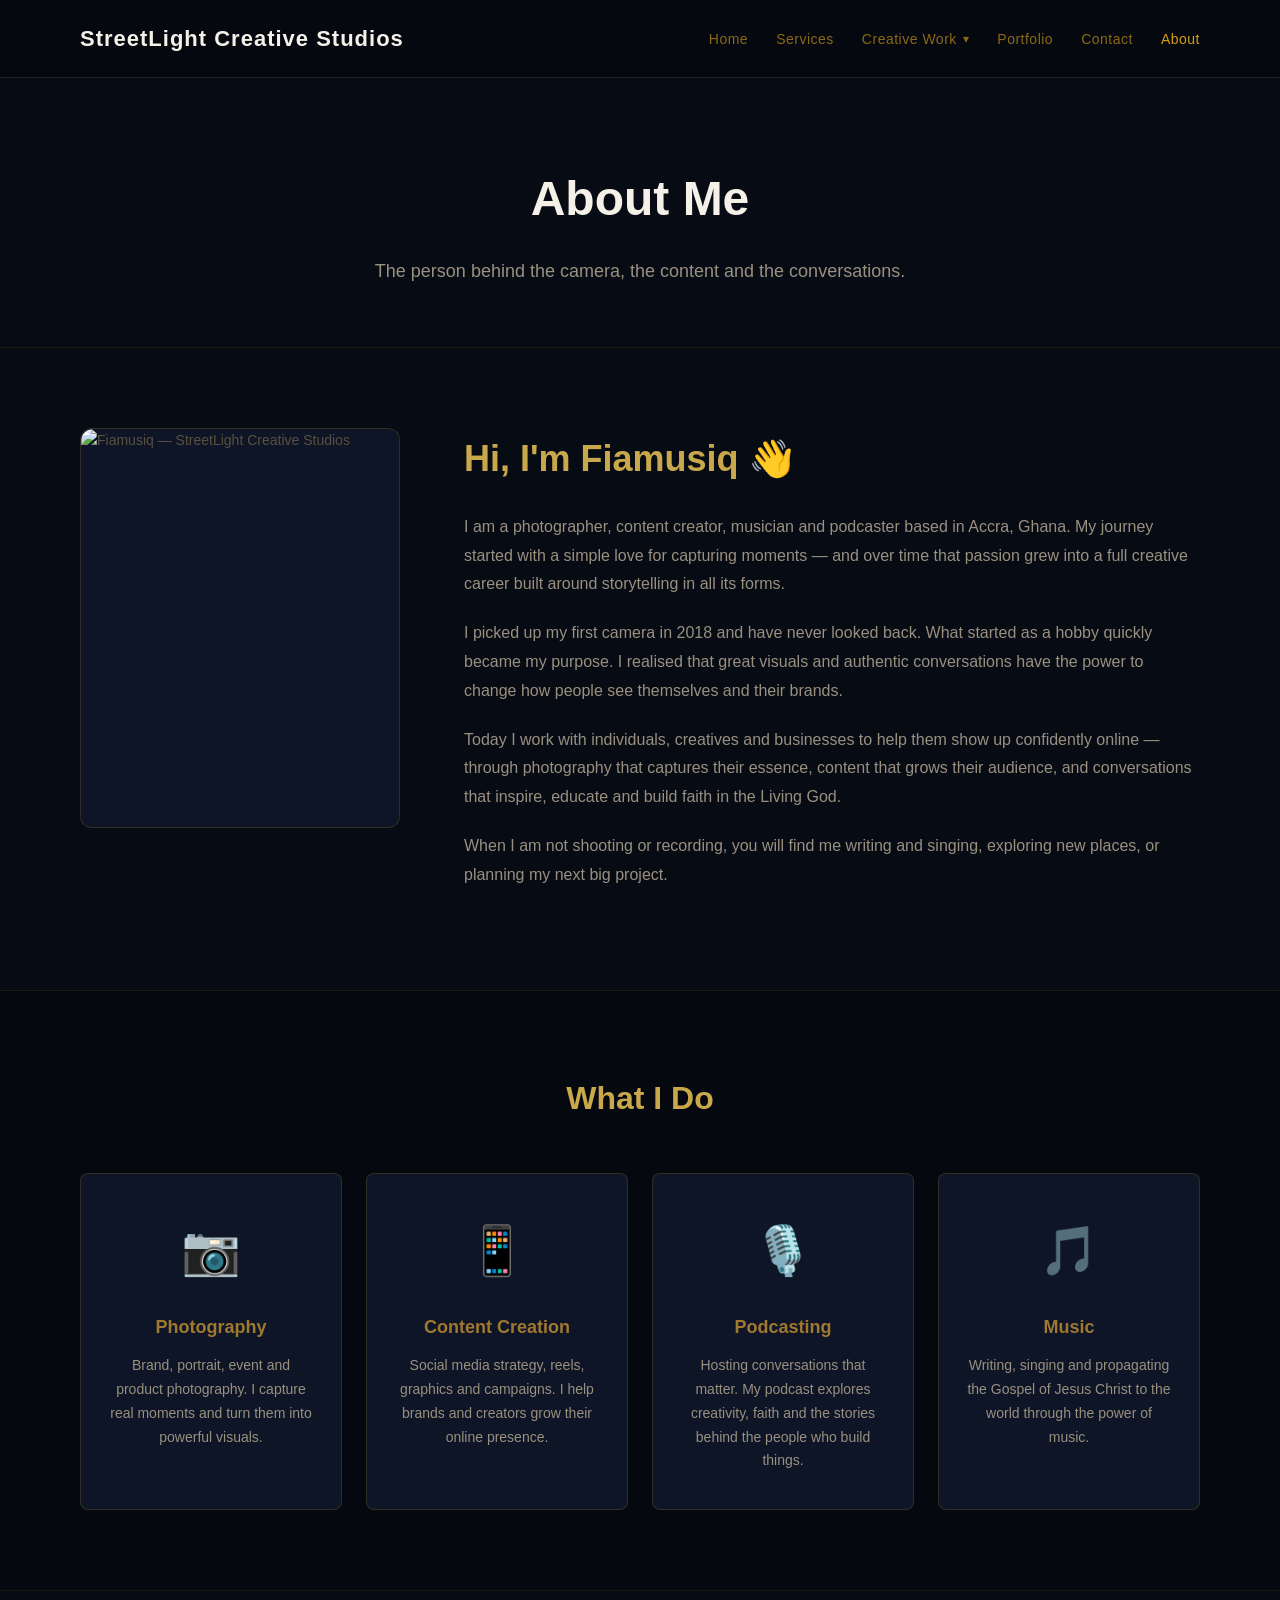
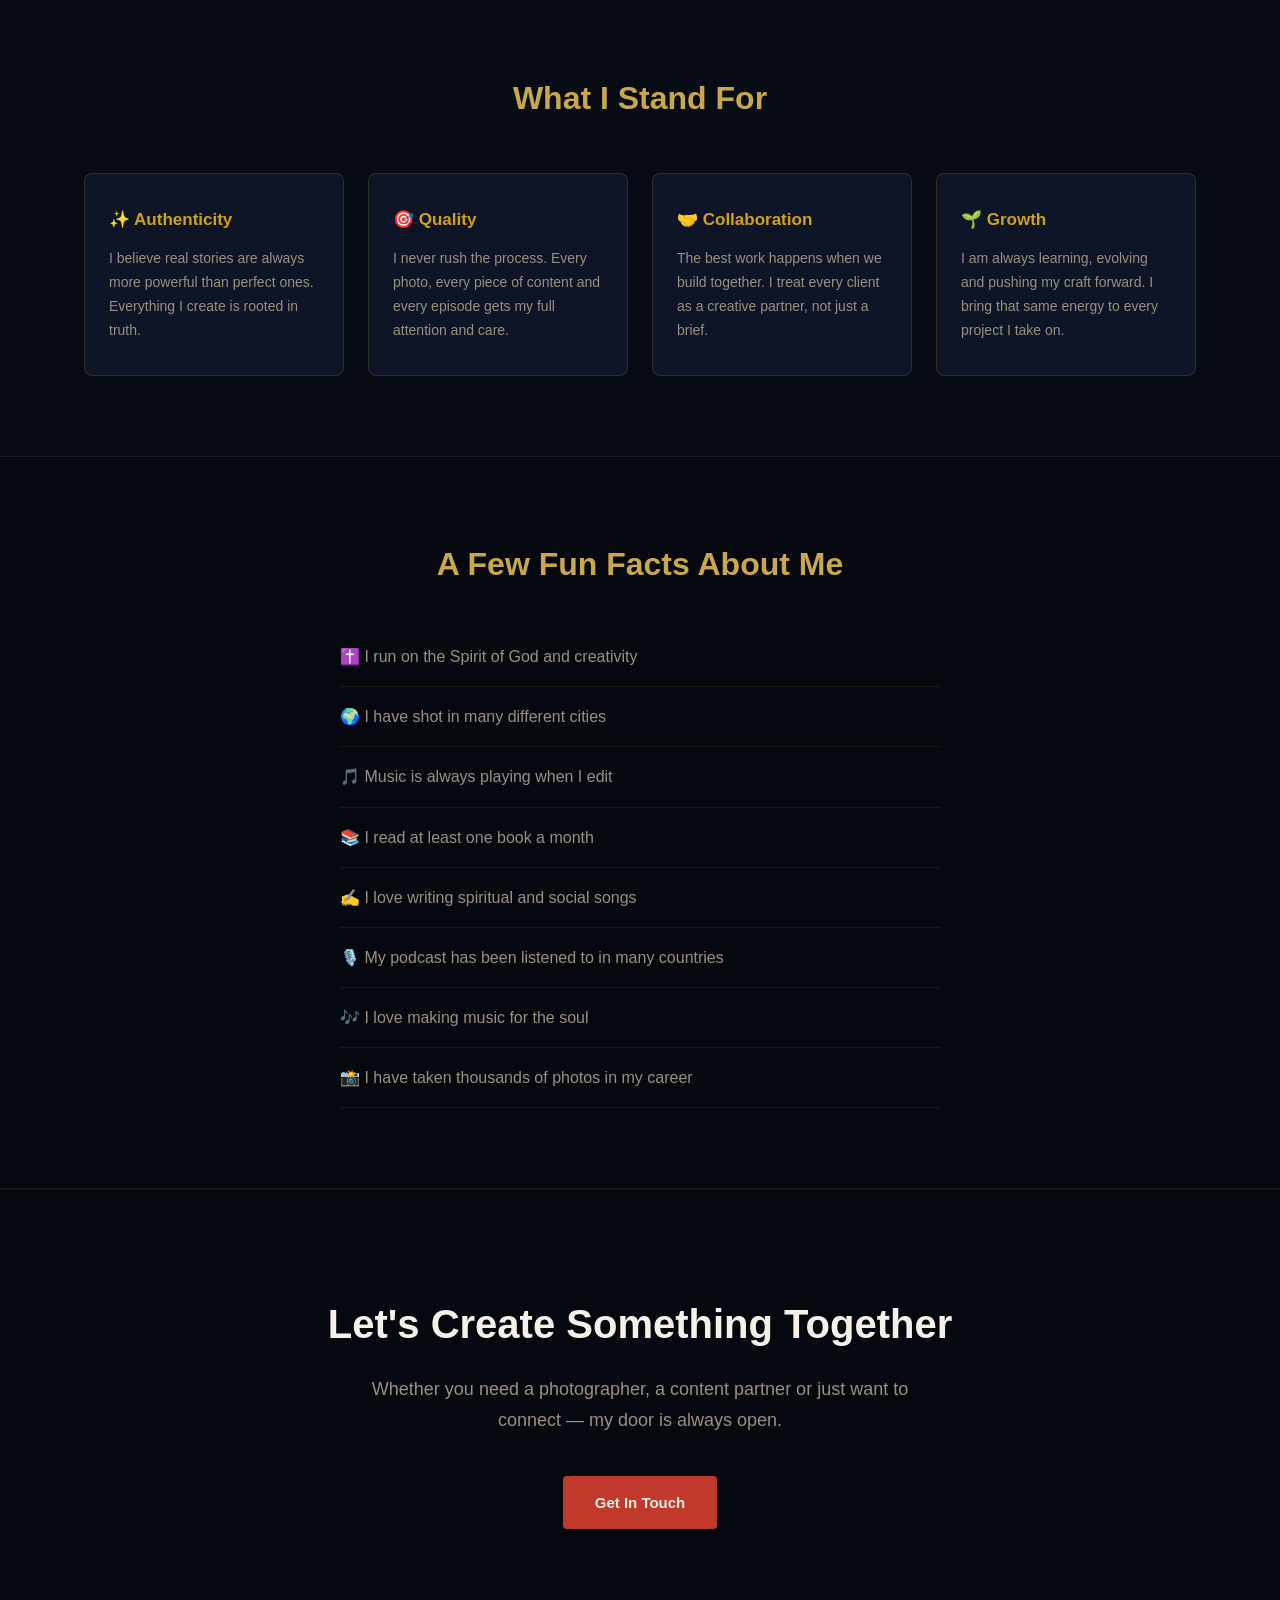
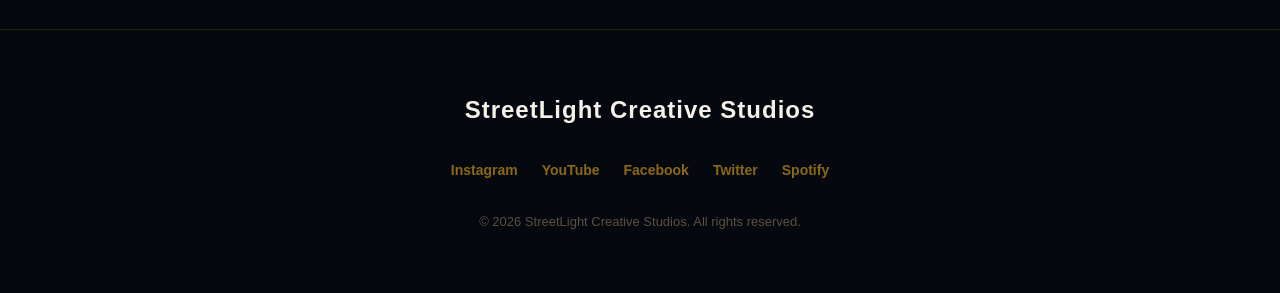
==== commit 58d7502a: "Add profile photo and latest work photos" ====
--- a/about.html
+++ b/about.html
@@ -67,9 +67,9 @@
 
     <!-- MY STORY -->
     <section class="about-story">
-      <div class="about-image">
-        [ My Photo Here ]
-      </div>
+     <div class="about-image">
+  <img src="images/profile.jpg" alt="Fiamusiq — StreetLight Creative Studios">
+</div>
       <div class="about-text">
         <h2>Hi, I'm Fiamusiq 👋</h2>
         <p>I am a photographer, content creator, musician and podcaster based in Accra, Ghana. My journey started with a simple love for capturing moments — and over time that passion grew into a full creative career built around storytelling in all its forms.</p>
--- a/css/style.css
+++ b/css/style.css
@@ -1487,4 +1487,35 @@
   background-color: rgba(192, 57, 43, 0.12);
   border: 1px solid #c0392b;
   color: #c0392b;
+}
+
+/* ================================
+   ABOUT PAGE — PROFILE PHOTO
+================================ */
+
+.about-image img {
+  width: 100%;
+  height: 100%;
+  object-fit: cover;
+  border-radius: 12px;
+  display: block;
+}
+
+
+/* ================================
+   HOMEPAGE — LATEST WORK PHOTOS
+================================ */
+
+.photo-card img {
+  width: 280px;
+  height: 200px;
+  object-fit: cover;
+  border-radius: 8px;
+  display: block;
+  transition: transform 0.4s ease, opacity 0.3s ease;
+}
+
+.photo-card img:hover {
+  transform: scale(1.04);
+  opacity: 0.88;
 }
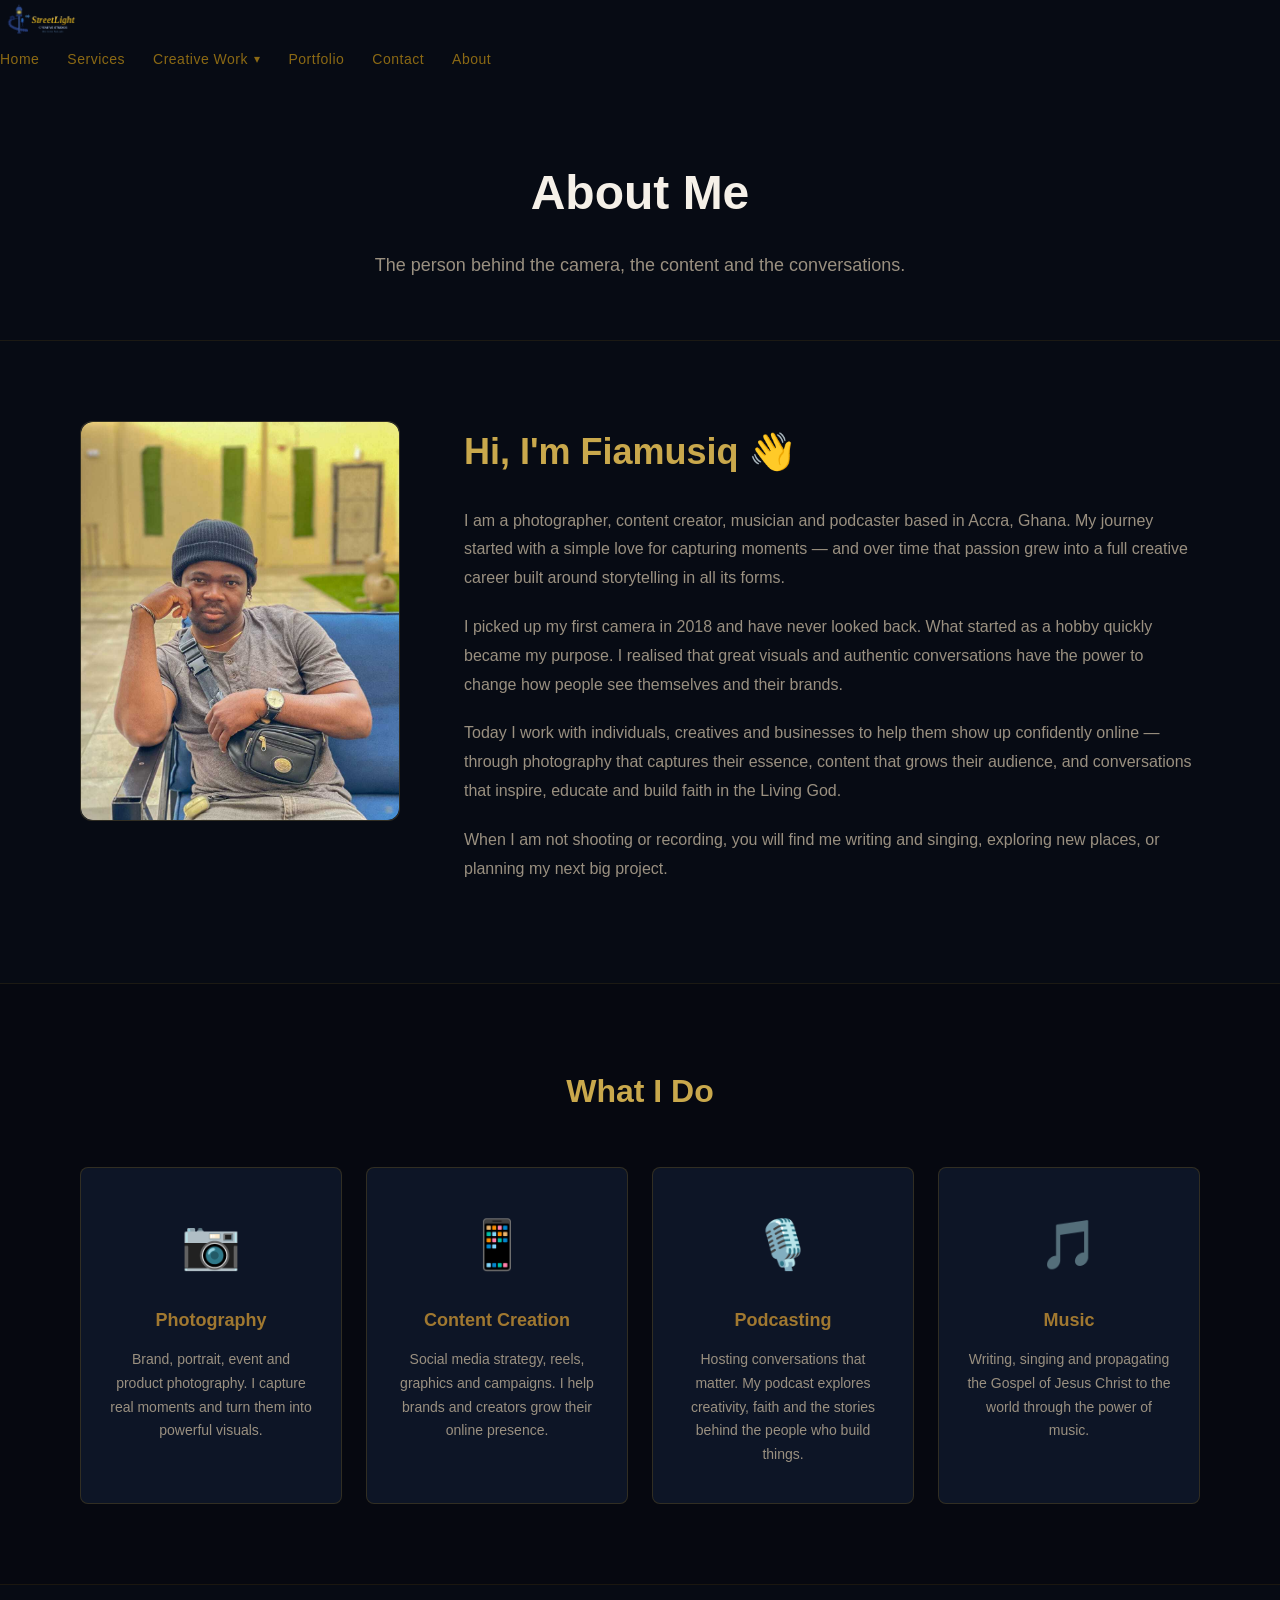
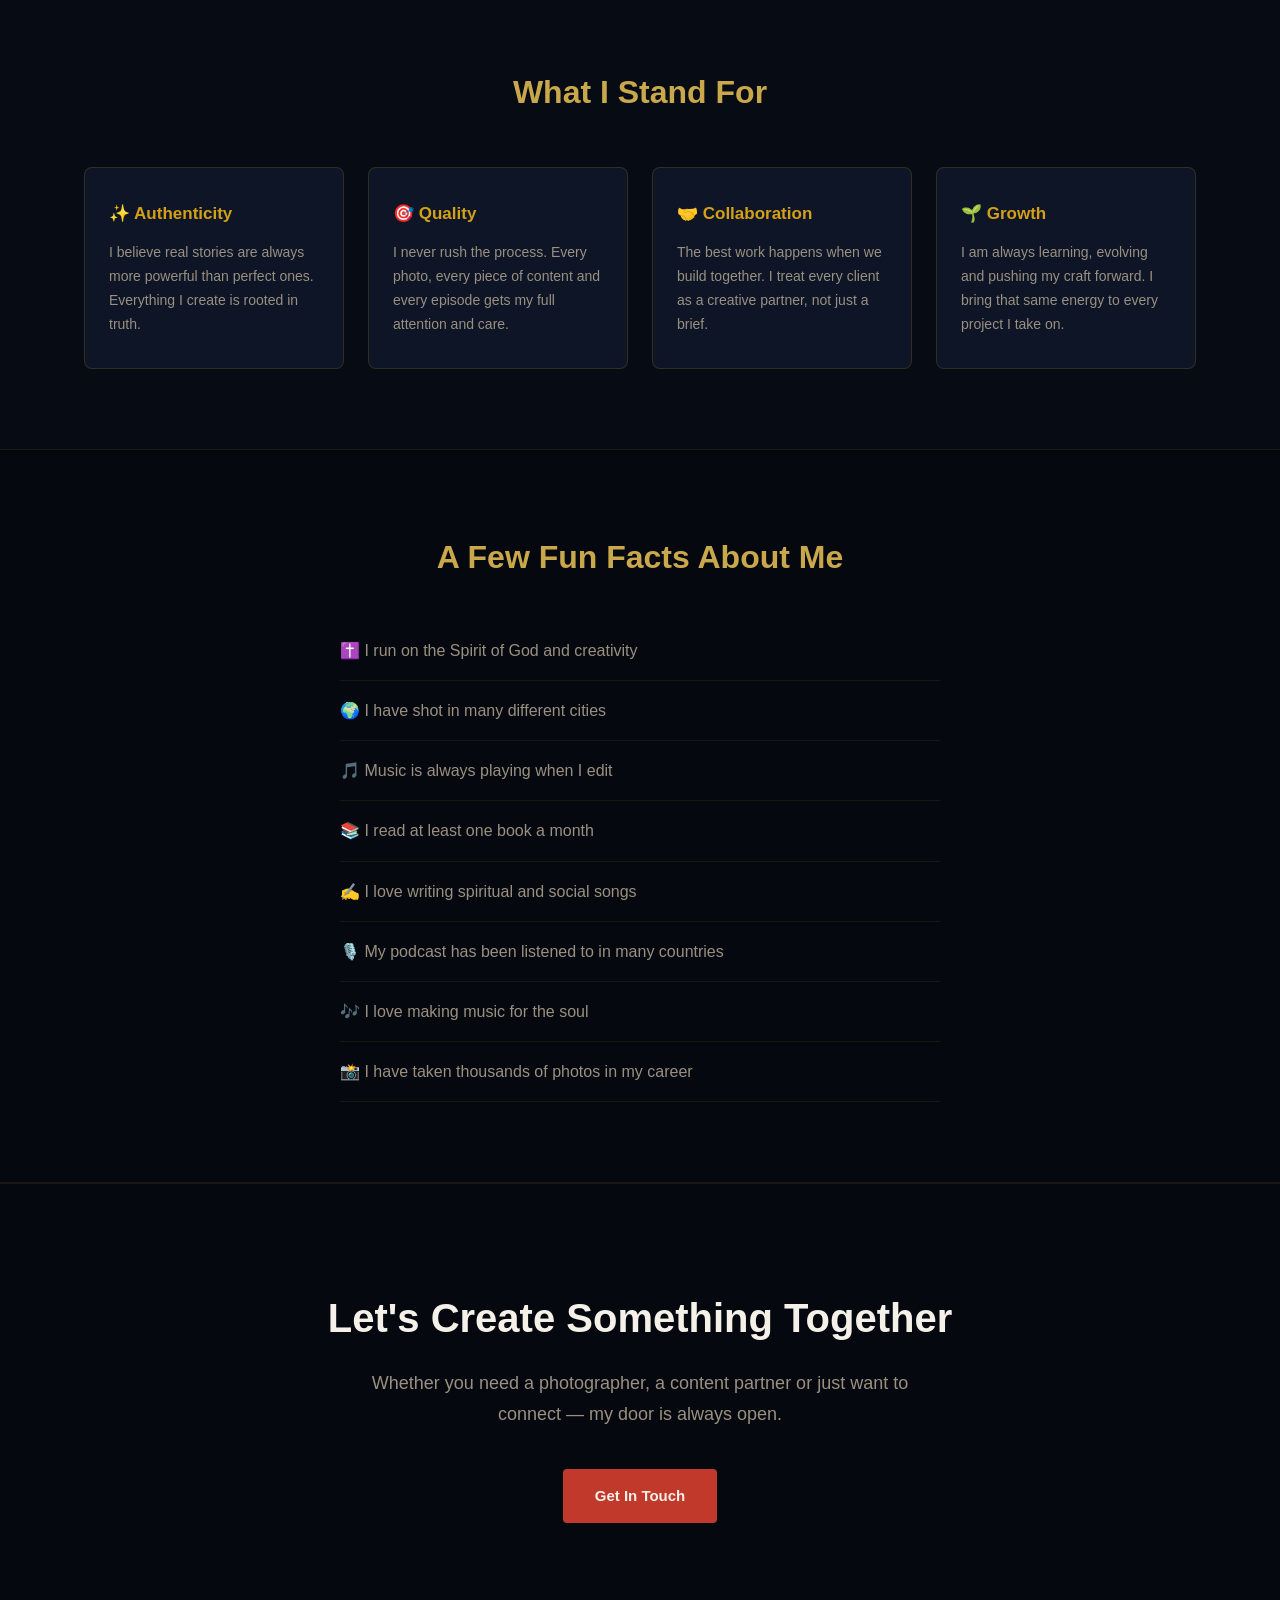
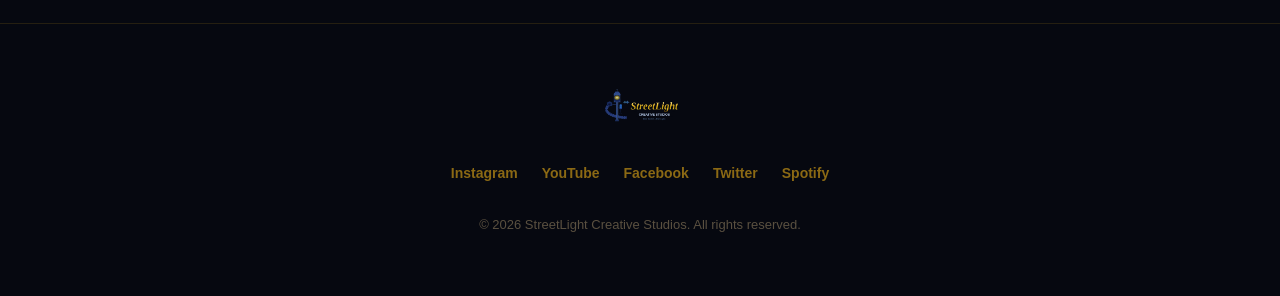
==== commit 0544af4e: "Add logo to navbar and footer" ====
--- a/about.html
+++ b/about.html
@@ -34,10 +34,11 @@
   <body>
 
     <!-- NAVBAR -->
-    <nav class="navbar">
-      <div class="nav-logo">
-        <a href="index.html">StreetLight Creative Studios</a>
-      </div>
+   <div class="nav-logo">
+  <a href="index.html">
+    <img src="images/logo.png" alt="StreetLight Creative Studios">
+  </a>
+</div>
       <ul class="nav-links">
         <li><a href="index.html">Home</a></li>
         <li><a href="services.html">Services</a></li>
@@ -163,7 +164,9 @@
 
     <!-- FOOTER -->
     <footer class="footer">
-      <p class="footer-logo">StreetLight Creative Studios</p>
+      <div class="footer-logo">
+  <img src="images/logo.png" alt="StreetLight Creative Studios">
+</div>
       <div class="social-links">
         <a href="#">Instagram</a>
         <a href="#">YouTube</a>
--- a/css/style.css
+++ b/css/style.css
@@ -29,7 +29,7 @@
 }
 
 img {
-  width: 100%;
+  max-width: 100%;
   display: block;
 }
 
@@ -88,10 +88,15 @@
 }
 
 .nav-logo a {
-  font-size: 22px;
-  font-weight: 800;
-  color: #f5f0e8;
-  letter-spacing: 1px;
+  display: flex;
+  align-items: center;
+}
+
+.nav-logo img {
+  height: 45px;
+  width: auto;
+  display: block;
+  object-fit: contain;
 }
 
 .nav-links {
@@ -249,7 +254,7 @@
   font-size: 18px;
   color: #8b6914;
   letter-spacing: 3px;
-  margin-bottom: 40px;
+  margin-bottom: 16px;
   text-transform: uppercase;
 }
 
@@ -262,6 +267,7 @@
   font-weight: 600;
   opacity: 0.85;
 }
+
 
 /* ================================
    INTRO SECTION
@@ -380,6 +386,12 @@
   margin-bottom: 40px;
 }
 
+
+/* ================================
+   PHOTO GRID & PHOTO CARDS
+   — Single unified definition
+================================ */
+
 .photo-grid {
   display: flex;
   gap: 20px;
@@ -388,12 +400,50 @@
   margin-bottom: 40px;
 }
 
+.photo-card {
+  flex: 1;
+  min-width: 240px;
+  max-width: 340px;
+  overflow: hidden;
+  border-radius: 8px;
+  background-color: #0d1526;
+  text-align: center;
+}
+
+.photo-card img {
+  width: 100%;
+  height: 280px;
+  object-fit: cover;
+  object-position: center 20%;
+  border-radius: 8px;
+  display: block;
+  border: 1px solid rgba(212, 160, 23, 0.18);
+  transition: transform 0.4s ease,
+              opacity 0.3s ease,
+              border-color 0.3s ease;
+}
+
+.photo-card img:hover {
+  transform: scale(1.04);
+  opacity: 0.88;
+  border-color: rgba(212, 160, 23, 0.50);
+  cursor: pointer;
+}
+
+.photo-card p {
+  font-size: 13px;
+  color: #9a9080;
+  margin-top: 10px;
+  margin-bottom: 0;
+  padding: 0 8px 12px;
+}
+
 .photo-placeholder {
   background-color: #0d1526;
   border: 1px solid rgba(212, 160, 23, 0.18);
   border-radius: 8px;
-  width: 280px;
-  height: 200px;
+  width: 100%;
+  height: 280px;
   display: flex;
   align-items: center;
   justify-content: center;
@@ -540,17 +590,6 @@
 .portfolio-section > p {
   color: #9a9080;
   margin-bottom: 36px;
-}
-
-.photo-card {
-  text-align: center;
-}
-
-.photo-card p {
-  font-size: 13px;
-  color: #9a9080;
-  margin-top: 10px;
-  margin-bottom: 0;
 }
 
 .content-grid,
@@ -577,6 +616,24 @@
   background-color: #111d35;
 }
 
+.content-card img,
+.video-card img {
+  width: 100%;
+  height: 200px;
+  object-fit: cover;
+  object-position: center;
+  border-radius: 6px;
+  display: block;
+  cursor: pointer;
+  transition: transform 0.4s ease, opacity 0.4s ease;
+}
+
+.content-card img:hover,
+.video-card img:hover {
+  transform: scale(1.03);
+  opacity: 0.85;
+}
+
 .content-card h3,
 .video-card h3 {
   font-size: 18px;
@@ -588,18 +645,6 @@
 .content-card p,
 .video-card p {
   color: #9a9080;
-  font-size: 14px;
-}
-
-.video-placeholder {
-  background-color: #070b14;
-  border: 1px solid rgba(212, 160, 23, 0.18);
-  border-radius: 6px;
-  height: 160px;
-  display: flex;
-  align-items: center;
-  justify-content: center;
-  color: #5a5040;
   font-size: 14px;
 }
 
@@ -632,6 +677,14 @@
   overflow: hidden;
 }
 
+.podcast-cover img {
+  width: 100%;
+  height: 100%;
+  object-fit: cover;
+  border-radius: 12px;
+  display: block;
+}
+
 .podcast-header-text h1 {
   font-size: 42px;
   font-weight: 800;
@@ -812,6 +865,15 @@
   color: #5a5040;
   font-size: 14px;
   overflow: hidden;
+}
+
+.about-image img {
+  width: 100%;
+  height: 100%;
+  object-fit: cover;
+  object-position: center top;
+  border-radius: 12px;
+  display: block;
 }
 
 .about-text h2 {
@@ -1172,11 +1234,15 @@
 }
 
 .footer-logo {
-  font-size: 24px;
-  font-weight: 800;
-  color: #f5f0e8;
   margin-bottom: 28px;
-  letter-spacing: 1px;
+}
+
+.footer-logo img {
+  height: 50px;
+  width: auto;
+  display: block;
+  margin: 0 auto 28px;
+  object-fit: contain;
 }
 
 .footer-links {
@@ -1219,52 +1285,6 @@
 .footer p:last-child {
   font-size: 13px;
   color: #5a5040;
-}
-
-
-/* ================================
-   IMAGES
-================================ */
-
-.photo-card img,
-.content-card img,
-.video-card img {
-  width: 100%;
-  height: 220px;
-  object-fit: cover;
-  border-radius: 6px;
-  display: block;
-  transition: transform 0.4s ease, opacity 0.4s ease;
-}
-
-.photo-card img:hover,
-.content-card img:hover,
-.video-card img:hover {
-  transform: scale(1.03);
-  opacity: 0.85;
-}
-
-.about-image img {
-  width: 100%;
-  height: 100%;
-  object-fit: cover;
-  border-radius: 12px;
-  display: block;
-}
-
-.podcast-cover img {
-  width: 100%;
-  height: 100%;
-  object-fit: cover;
-  border-radius: 12px;
-  display: block;
-}
-
-.photo-grid .photo-card img {
-  width: 280px;
-  height: 200px;
-  object-fit: cover;
-  border-radius: 8px;
 }
 
 
@@ -1326,7 +1346,6 @@
     width: 100%;
   }
 
-  /* Dropdown becomes inline on mobile */
   .dropdown-menu {
     position: static;
     box-shadow: none;
@@ -1360,7 +1379,7 @@
   .service-block,
   .about-story,
   .contact-wrapper,
-  .podcast-header  {
+  .podcast-header {
     flex-direction: column;
     padding: 48px 32px;
   }
@@ -1368,6 +1387,7 @@
   .about-image {
     width: 100%;
     min-width: unset;
+    height: 320px;
   }
 
   .skills-grid,
@@ -1377,6 +1397,11 @@
   .platform-links  { flex-direction: column; align-items: center; }
   .photo-grid      { flex-direction: column; align-items: center; }
   .page-header     { padding: 60px 32px; }
+
+  .photo-card {
+    width: 100%;
+    max-width: 100%;
+  }
 
   .portfolio-filter,
   .portfolio-section,
@@ -1489,33 +1514,227 @@
   color: #c0392b;
 }
 
-/* ================================
-   ABOUT PAGE — PROFILE PHOTO
-================================ */
-
-.about-image img {
+
+/* ================================
+   LIGHTBOX — PHOTO & VIDEO VIEWER
+================================ */
+
+.lightbox-overlay {
+  position: fixed;
+  top: 0;
+  left: 0;
   width: 100%;
   height: 100%;
-  object-fit: cover;
+  background: rgba(0, 0, 0, 0.95);
+  z-index: 9999;
+  display: flex;
+  align-items: center;
+  justify-content: center;
+  opacity: 0;
+  visibility: hidden;
+  transition: opacity 0.3s ease, visibility 0.3s ease;
+}
+
+.lightbox-overlay.active {
+  opacity: 1;
+  visibility: visible;
+}
+
+.lightbox-content {
+  position: relative;
+  max-width: 90vw;
+  max-height: 90vh;
+  display: flex;
+  align-items: center;
+  justify-content: center;
+}
+
+.lightbox-content img {
+  max-width: 90vw;
+  max-height: 85vh;
+  width: auto;
+  height: auto;
+  border-radius: 8px;
+  object-fit: contain;
+  box-shadow: 0 20px 60px rgba(0, 0, 0, 0.8);
+}
+
+.lightbox-content video {
+  max-width: 90vw;
+  max-height: 85vh;
+  width: auto;
+  height: auto;
+  border-radius: 8px;
+  box-shadow: 0 20px 60px rgba(0, 0, 0, 0.8);
+}
+
+.lightbox-content iframe {
+  width: 80vw;
+  height: 45vw;
+  max-height: 80vh;
+  border-radius: 8px;
+  border: none;
+  box-shadow: 0 20px 60px rgba(0, 0, 0, 0.8);
+}
+
+.lightbox-close {
+  position: fixed;
+  top: 24px;
+  right: 32px;
+  font-size: 36px;
+  color: #f5f0e8;
+  cursor: pointer;
+  background: none;
+  border: none;
+  line-height: 1;
+  transition: color 0.2s ease, transform 0.2s ease;
+  z-index: 10000;
+}
+
+.lightbox-close:hover {
+  color: #d4a017;
+  transform: scale(1.2);
+}
+
+.lightbox-caption {
+  position: fixed;
+  bottom: 24px;
+  left: 50%;
+  transform: translateX(-50%);
+  font-size: 14px;
+  color: #9a9080;
+  text-align: center;
+  letter-spacing: 0.5px;
+}
+
+.lightbox-nav {
+  position: fixed;
+  top: 50%;
+  transform: translateY(-50%);
+  background: rgba(13, 21, 38, 0.8);
+  border: 1px solid rgba(212, 160, 23, 0.30);
+  color: #f5f0e8;
+  font-size: 24px;
+  width: 48px;
+  height: 48px;
+  border-radius: 50%;
+  cursor: pointer;
+  display: flex;
+  align-items: center;
+  justify-content: center;
+  transition: background 0.2s ease,
+              border-color 0.2s ease,
+              color 0.2s ease;
+  z-index: 10000;
+}
+
+.lightbox-nav:hover {
+  background: rgba(212, 160, 23, 0.15);
+  border-color: rgba(212, 160, 23, 0.60);
+  color: #d4a017;
+}
+
+.lightbox-prev { left: 20px; }
+.lightbox-next { right: 20px; }
+
+
+/* ================================
+   PREMIUM PLACEHOLDERS
+================================ */
+
+.content-placeholder {
+  background: linear-gradient(
+    135deg,
+    #0d1526 0%,
+    #111d35 50%,
+    #0d1526 100%
+  );
+  border: 1px dashed rgba(212, 160, 23, 0.30);
+  border-radius: 8px;
+  height: 200px;
+  display: flex;
+  flex-direction: column;
+  align-items: center;
+  justify-content: center;
+  gap: 10px;
+  color: #8b6914;
+  font-size: 13px;
+  letter-spacing: 1px;
+  text-transform: uppercase;
+  font-weight: 600;
+  transition: border-color 0.3s ease, background 0.3s ease;
+  cursor: default;
+}
+
+.content-placeholder:hover {
+  border-color: rgba(212, 160, 23, 0.50);
+  background: linear-gradient(
+    135deg,
+    #111d35 0%,
+    #162040 50%,
+    #111d35 100%
+  );
+}
+
+.content-placeholder .placeholder-icon {
+  font-size: 32px;
+  opacity: 0.6;
+}
+
+.content-placeholder .placeholder-text {
+  font-size: 11px;
+  color: #5a5040;
+  letter-spacing: 0.5px;
+  text-transform: none;
+}
+
+.about-image .content-placeholder {
+  height: 100%;
   border-radius: 12px;
-  display: block;
-}
-
-
-/* ================================
-   HOMEPAGE — LATEST WORK PHOTOS
-================================ */
-
-.photo-card img {
-  width: 280px;
-  height: 200px;
-  object-fit: cover;
+}
+
+.video-placeholder {
+  background: linear-gradient(
+    135deg,
+    #0d1526 0%,
+    #111d35 50%,
+    #0d1526 100%
+  );
+  border: 1px dashed rgba(212, 160, 23, 0.30);
   border-radius: 8px;
-  display: block;
-  transition: transform 0.4s ease, opacity 0.3s ease;
-}
-
-.photo-card img:hover {
-  transform: scale(1.04);
-  opacity: 0.88;
-}+  height: 180px;
+  display: flex;
+  flex-direction: column;
+  align-items: center;
+  justify-content: center;
+  gap: 10px;
+  color: #8b6914;
+  font-size: 13px;
+  letter-spacing: 1px;
+  text-transform: uppercase;
+  font-weight: 600;
+  cursor: pointer;
+  transition: border-color 0.3s ease, background 0.3s ease;
+}
+
+.video-placeholder:hover {
+  border-color: rgba(212, 160, 23, 0.55);
+  background: linear-gradient(
+    135deg,
+    #111d35 0%,
+    #162040 50%,
+    #111d35 100%
+  );
+}
+
+.video-placeholder .placeholder-icon {
+  font-size: 36px;
+  opacity: 0.7;
+}
+
+.video-placeholder .placeholder-text {
+  font-size: 11px;
+  color: #5a5040;
+  letter-spacing: 0.5px;
+  text-transform: none;
+}
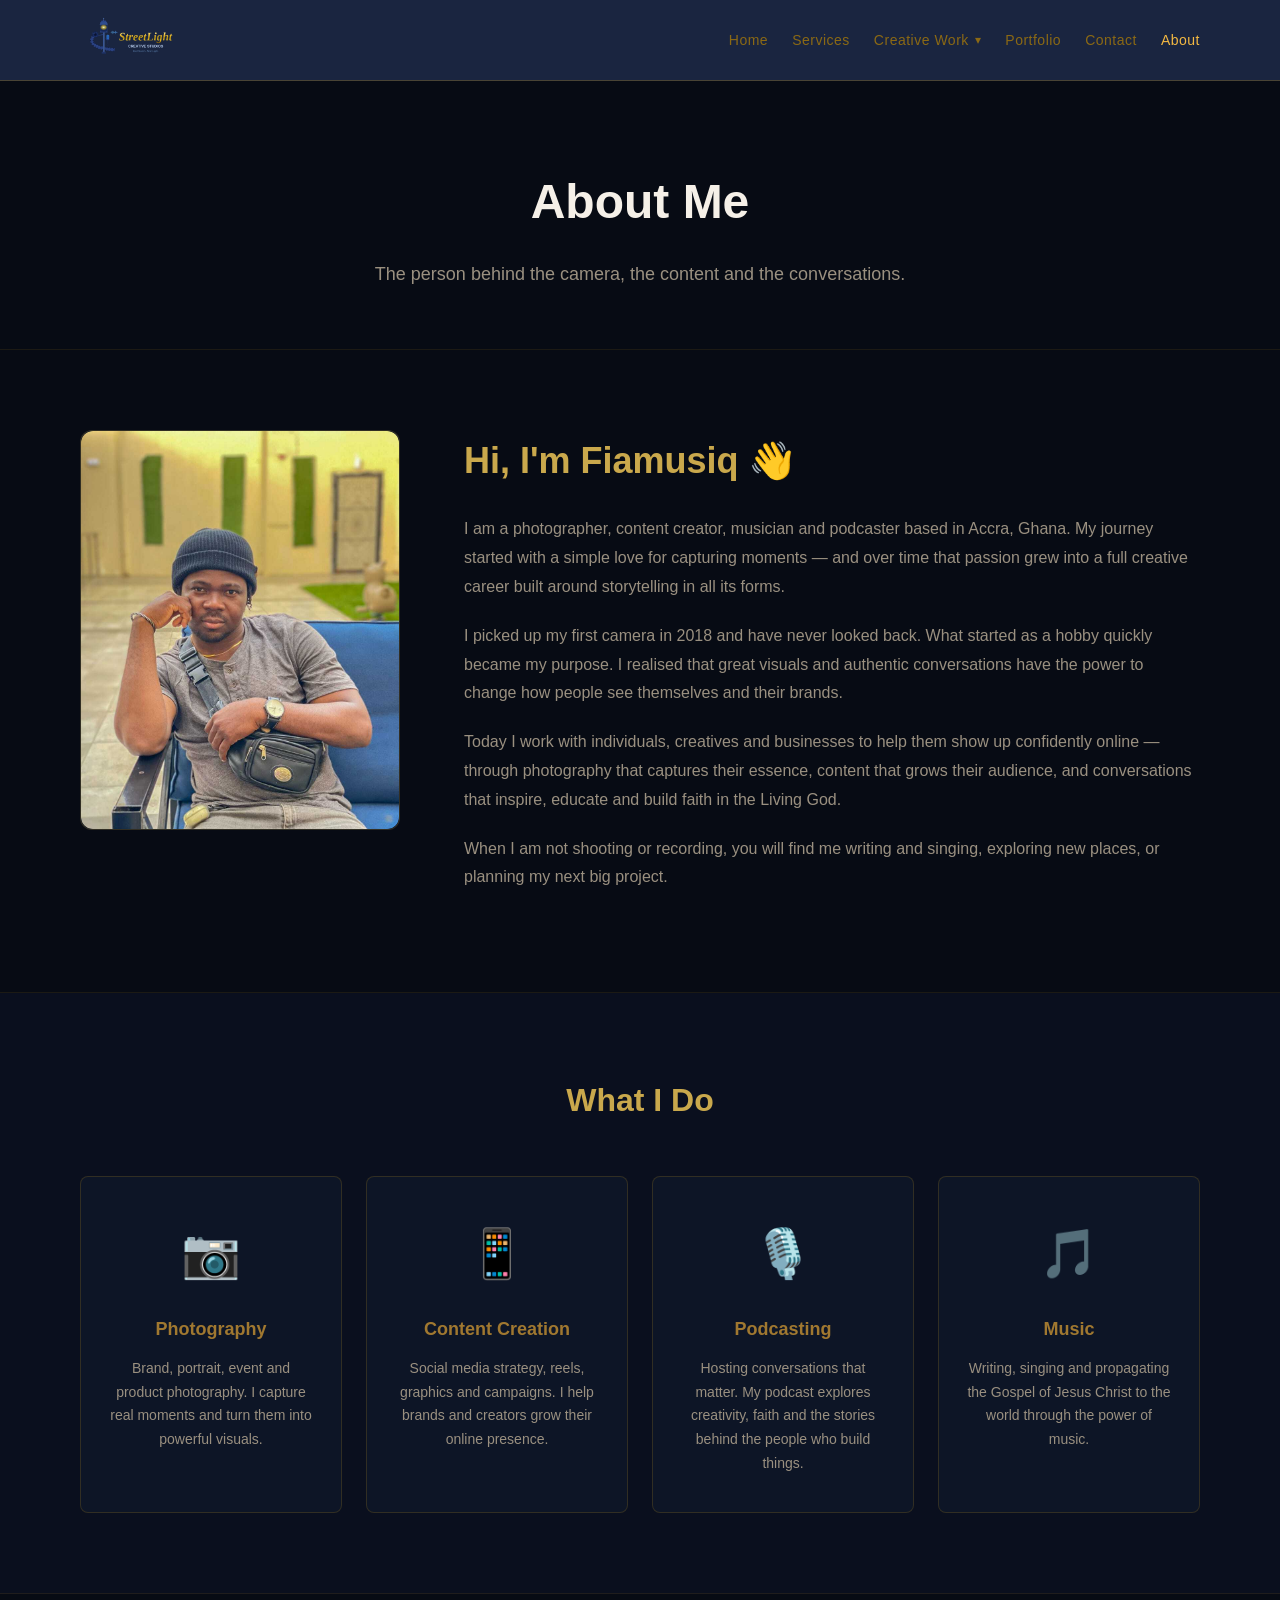
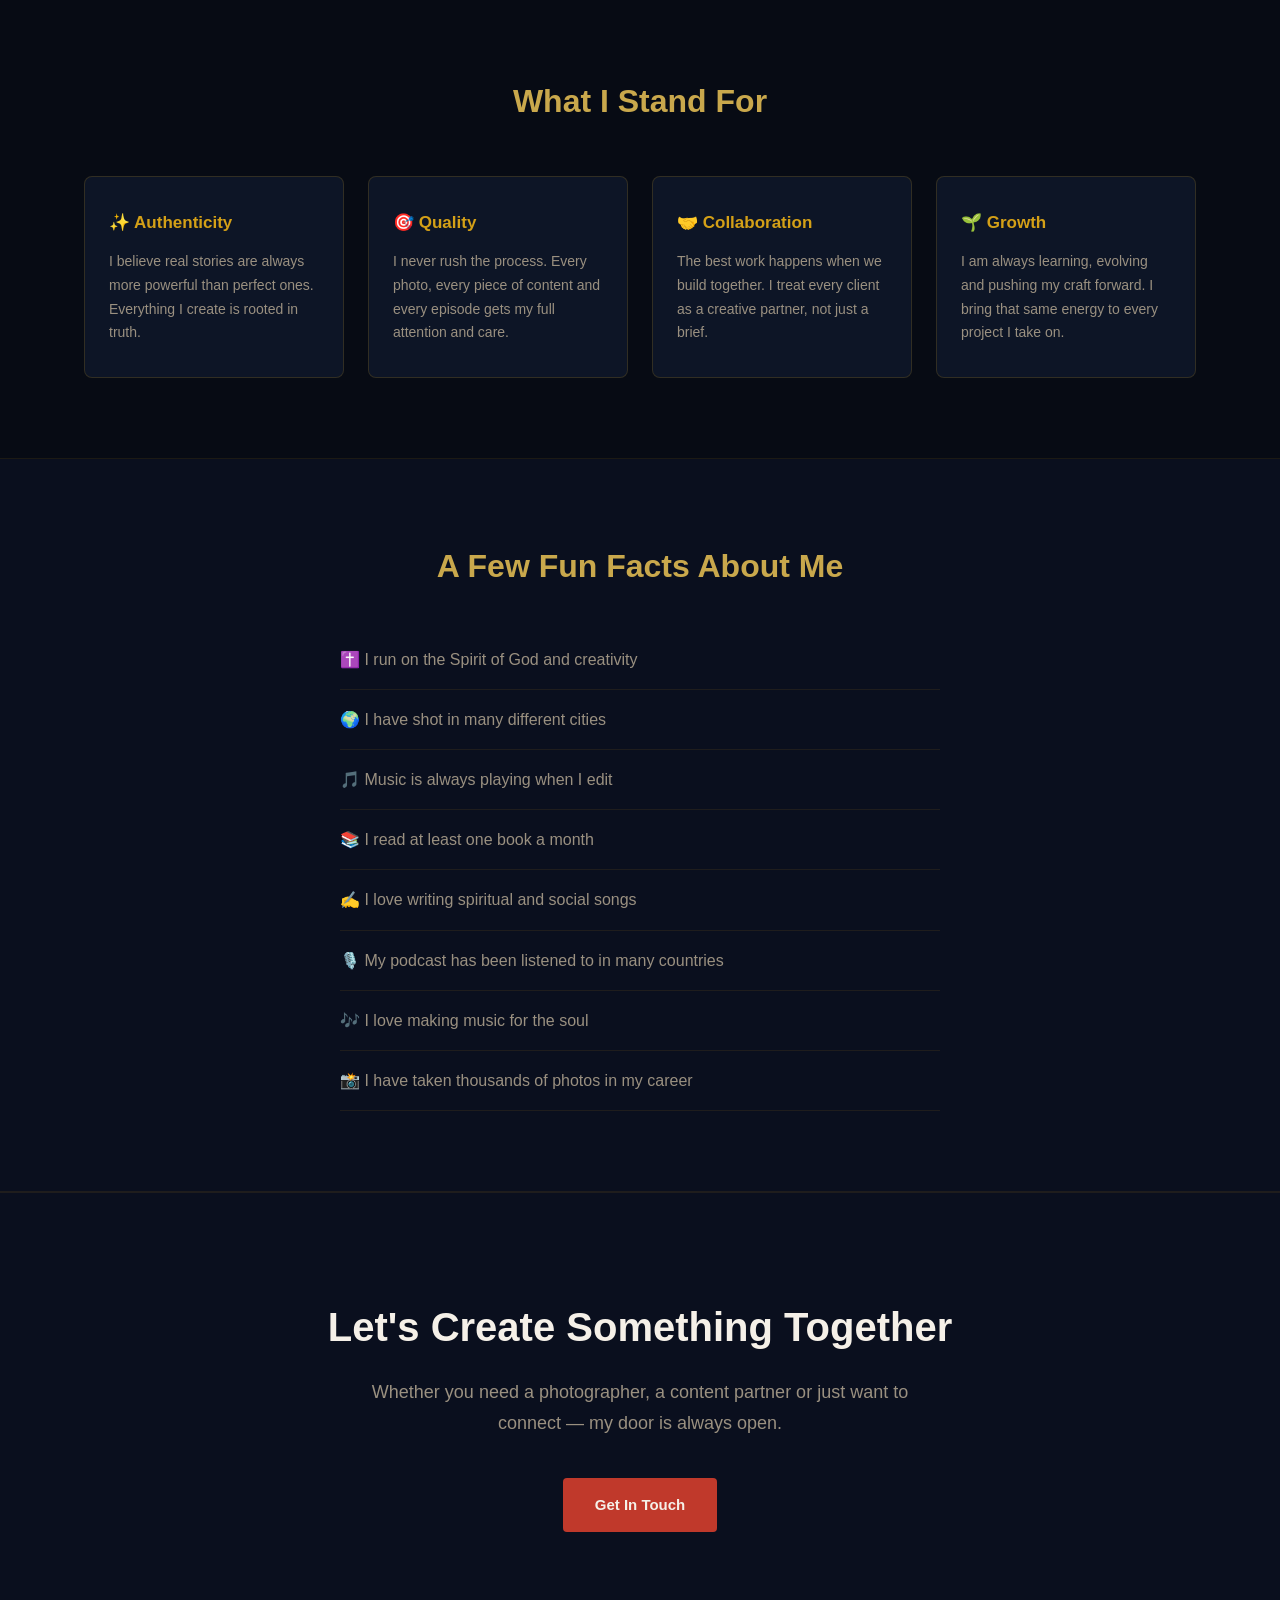
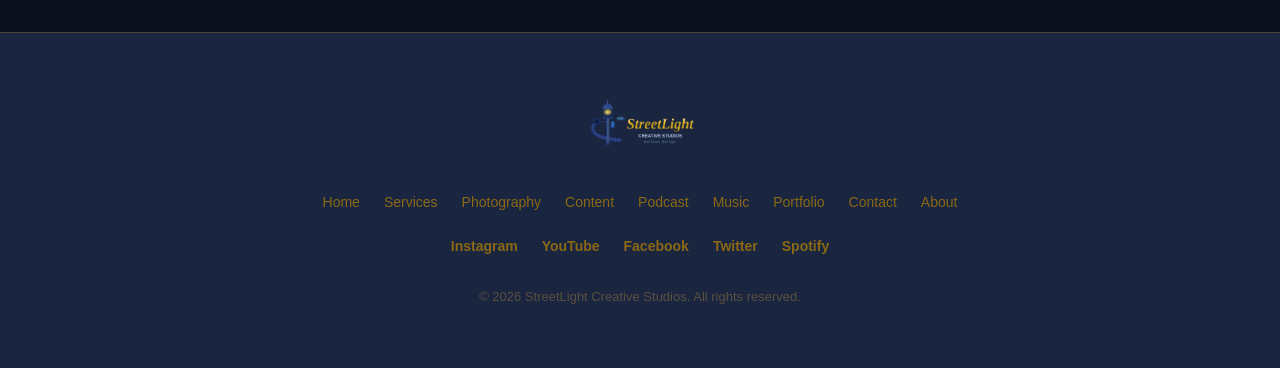
==== commit b9fdc1e3: "Fix navbar on all pages — dropdown and hamburger now working" ====
--- a/about.html
+++ b/about.html
@@ -12,21 +12,21 @@
     <meta name="keywords" content="Fiamusiq, photographer Ghana, content creator Accra, Christian musician Ghana, podcaster Accra, about Fiamusiq, StreetLight Creative Studios">
     <meta name="author" content="StreetLight Creative Studios">
     <meta name="robots" content="index, follow">
-    <link rel="canonical" href="https://streetlightcreativestudios-blip.github.io/my-website//about.html">
+    <link rel="canonical" href="https://theperfecteyestudios-blip.github.io/my-website/about.html">
 
     <!-- OPEN GRAPH -->
     <meta property="og:type" content="profile">
     <meta property="og:title" content="About Fiamusiq | Photographer · Creator · Musician · Podcaster">
     <meta property="og:description" content="Photographer, content creator, musician and podcaster based in Accra, Ghana. Driven by faith and a love for storytelling.">
-    <meta property="og:image" content="https://streetlightcreativestudios-blip.github.io/my-website//images/og-image.jpg">
-    <meta property="og:url" content="https://streetlightcreativestudios-blip.github.io/my-website//about.html">
+    <meta property="og:image" content="https://theperfecteyestudios-blip.github.io/my-website/images/og-image.jpg">
+    <meta property="og:url" content="https://theperfecteyestudios-blip.github.io/my-website/about.html">
     <meta property="og:site_name" content="StreetLight Creative Studios">
 
     <!-- TWITTER CARD -->
     <meta name="twitter:card" content="summary_large_image">
     <meta name="twitter:title" content="About Fiamusiq | Photographer · Creator · Musician · Podcaster">
     <meta name="twitter:description" content="Photographer, content creator, musician and podcaster based in Accra, Ghana.">
-    <meta name="twitter:image" content="https://streetlightcreativestudios-blip.github.io/my-website//images/og-image.jpg">
+    <meta name="twitter:image" content="https://theperfecteyestudios-blip.github.io/my-website/images/og-image.jpg">
 
     <link rel="stylesheet" href="css/style.css">
   </head>
@@ -34,11 +34,12 @@
   <body>
 
     <!-- NAVBAR -->
-   <div class="nav-logo">
-  <a href="index.html">
-    <img src="images/logo.png" alt="StreetLight Creative Studios">
-  </a>
-</div>
+    <nav class="navbar">
+      <div class="nav-logo">
+        <a href="index.html">
+          <img src="images/logo.png" alt="StreetLight Creative Studios">
+        </a>
+      </div>
       <ul class="nav-links">
         <li><a href="index.html">Home</a></li>
         <li><a href="services.html">Services</a></li>
@@ -68,9 +69,9 @@
 
     <!-- MY STORY -->
     <section class="about-story">
-     <div class="about-image">
-  <img src="images/profile.jpg" alt="Fiamusiq — StreetLight Creative Studios">
-</div>
+      <div class="about-image">
+        <img src="images/profile.jpg" alt="Fiamusiq — StreetLight Creative Studios">
+      </div>
       <div class="about-text">
         <h2>Hi, I'm Fiamusiq 👋</h2>
         <p>I am a photographer, content creator, musician and podcaster based in Accra, Ghana. My journey started with a simple love for capturing moments — and over time that passion grew into a full creative career built around storytelling in all its forms.</p>
@@ -165,8 +166,19 @@
     <!-- FOOTER -->
     <footer class="footer">
       <div class="footer-logo">
-  <img src="images/logo.png" alt="StreetLight Creative Studios">
-</div>
+        <img src="images/logo.png" alt="StreetLight Creative Studios">
+      </div>
+      <div class="footer-links">
+        <a href="index.html">Home</a>
+        <a href="services.html">Services</a>
+        <a href="photography.html">Photography</a>
+        <a href="content.html">Content</a>
+        <a href="podcast.html">Podcast</a>
+        <a href="music.html">Music</a>
+        <a href="portfolio.html">Portfolio</a>
+        <a href="contact.html">Contact</a>
+        <a href="about.html">About</a>
+      </div>
       <div class="social-links">
         <a href="#">Instagram</a>
         <a href="#">YouTube</a>
@@ -181,4 +193,4 @@
 
   </body>
 
-</html>+</html>
--- a/css/style.css
+++ b/css/style.css
@@ -73,28 +73,40 @@
 
 /* ================================
    NAVBAR
+   — lighter background so logo
+     with white bg is less jarring
+     until transparent version ready
 ================================ */
 
 .navbar {
   display: flex;
   justify-content: space-between;
   align-items: center;
-  padding: 20px 80px;
-  background-color: #060810;
-  border-bottom: 1px solid rgba(212, 160, 23, 0.15);
+  padding: 12px 80px;
+  background-color: #1a2540;
+  border-bottom: 1px solid rgba(212, 160, 23, 0.25);
   position: sticky;
   top: 0;
   z-index: 100;
 }
 
+.nav-logo {
+  flex-shrink: 0;
+}
+
 .nav-logo a {
   display: flex;
   align-items: center;
+  font-size: 22px;
+  font-weight: 800;
+  color: #f5f0e8;
+  letter-spacing: 1px;
 }
 
 .nav-logo img {
-  height: 45px;
+  height: 56px;
   width: auto;
+  max-width: 220px;
   display: block;
   object-fit: contain;
 }
@@ -102,7 +114,9 @@
 .nav-links {
   display: flex;
   align-items: center;
-  gap: 28px;
+  gap: 24px;
+  margin-left: auto;
+  list-style: none;
 }
 
 .nav-links > li > a {
@@ -111,10 +125,11 @@
   font-weight: 500;
   letter-spacing: 0.5px;
   transition: color 0.3s ease;
+  white-space: nowrap;
 }
 
 .nav-links > li > a:hover {
-  color: #d4a017;
+  color: #f4b942;
 }
 
 
@@ -140,6 +155,7 @@
   border: none;
   padding: 0;
   font-family: inherit;
+  white-space: nowrap;
 }
 
 .dropdown-toggle::after {
@@ -150,7 +166,7 @@
 
 .dropdown:hover .dropdown-toggle,
 .dropdown.open .dropdown-toggle {
-  color: #d4a017;
+  color: #f4b942;
 }
 
 .dropdown.open .dropdown-toggle::after {
@@ -162,8 +178,8 @@
   position: absolute;
   top: calc(100% + 16px);
   left: 0;
-  background-color: #060810;
-  border: 1px solid rgba(212, 160, 23, 0.18);
+  background-color: #1a2540;
+  border: 1px solid rgba(212, 160, 23, 0.25);
   border-radius: 6px;
   min-width: 200px;
   padding: 8px 0;
@@ -190,8 +206,8 @@
 }
 
 .dropdown-menu li a:hover {
-  background-color: rgba(212, 160, 23, 0.08);
-  color: #d4a017;
+  background-color: rgba(212, 160, 23, 0.10);
+  color: #f4b942;
 }
 
 
@@ -233,7 +249,7 @@
   align-items: center;
   text-align: center;
   padding: 80px;
-  background-color: #060810;
+  background-color: #070b14;
   background-image: radial-gradient(
     ellipse at center,
     rgba(212, 160, 23, 0.08) 0%,
@@ -389,7 +405,6 @@
 
 /* ================================
    PHOTO GRID & PHOTO CARDS
-   — Single unified definition
 ================================ */
 
 .photo-grid {
@@ -659,7 +674,7 @@
   gap: 48px;
   text-align: left;
   padding: 80px;
-  background-color: #060810;
+  background-color: #070b14;
 }
 
 .podcast-cover {
@@ -892,7 +907,7 @@
 
 .about-skills {
   padding: 80px;
-  background-color: #060810;
+  background-color: #0a0f1e;
   border-bottom: 1px solid rgba(212, 160, 23, 0.10);
 }
 
@@ -998,7 +1013,7 @@
 
 .fun-facts {
   padding: 80px;
-  background-color: #060810;
+  background-color: #0a0f1e;
   border-bottom: 1px solid rgba(212, 160, 23, 0.10);
 }
 
@@ -1201,7 +1216,7 @@
 .cta-section {
   text-align: center;
   padding: 100px 80px;
-  background-color: #060810;
+  background-color: #0a0f1e;
   border-top: 1px solid rgba(212, 160, 23, 0.10);
 }
 
@@ -1224,11 +1239,13 @@
 
 /* ================================
    FOOTER
+   — lighter background to match
+     navbar so logo is visible
 ================================ */
 
 .footer {
-  background-color: #060810;
-  border-top: 1px solid rgba(212, 160, 23, 0.15);
+  background-color: #1a2540;
+  border-top: 1px solid rgba(212, 160, 23, 0.25);
   text-align: center;
   padding: 60px 80px;
 }
@@ -1238,8 +1255,9 @@
 }
 
 .footer-logo img {
-  height: 50px;
+  height: 70px;
   width: auto;
+  max-width: 280px;
   display: block;
   margin: 0 auto 28px;
   object-fit: contain;
@@ -1260,7 +1278,7 @@
 }
 
 .footer-links a:hover {
-  color: #d4a017;
+  color: #f4b942;
 }
 
 .social-links {
@@ -1279,7 +1297,7 @@
 }
 
 .social-links a:hover {
-  color: #d4a017;
+  color: #f4b942;
 }
 
 .footer p:last-child {
@@ -1295,28 +1313,39 @@
 .hamburger {
   display: none;
   background: none;
-  border: 1px solid rgba(212, 160, 23, 0.18);
+  border: 1px solid rgba(212, 160, 23, 0.35);
   color: #f5f0e8;
   font-size: 22px;
   padding: 8px 14px;
   cursor: pointer;
   border-radius: 4px;
   transition: border-color 0.3s ease;
+  flex-shrink: 0;
 }
 
 .hamburger:hover {
-  border-color: rgba(212, 160, 23, 0.45);
-  color: #d4a017;
+  border-color: rgba(212, 160, 23, 0.70);
+  color: #f4b942;
 }
 
 .active-link {
-  color: #d4a017 !important;
+  color: #f4b942 !important;
 }
 
 @media (max-width: 968px) {
 
   .hamburger {
     display: block;
+  }
+
+  .navbar {
+    padding: 12px 24px;
+    position: relative;
+  }
+
+  .nav-logo img {
+    height: 46px;
+    max-width: 170px;
   }
 
   .nav-links {
@@ -1324,14 +1353,15 @@
     flex-direction: column;
     align-items: flex-start;
     position: absolute;
-    top: 70px;
+    top: 72px;
     left: 0;
     width: 100%;
-    background-color: #060810;
-    border-bottom: 1px solid rgba(212, 160, 23, 0.15);
-    padding: 20px 40px;
+    background-color: #1a2540;
+    border-bottom: 1px solid rgba(212, 160, 23, 0.25);
+    padding: 20px 32px;
     gap: 4px;
     z-index: 99;
+    margin-left: 0;
   }
 
   .nav-links.nav-open {
@@ -1350,7 +1380,7 @@
     position: static;
     box-shadow: none;
     border: none;
-    border-left: 2px solid rgba(212, 160, 23, 0.18);
+    border-left: 2px solid rgba(212, 160, 23, 0.25);
     padding: 4px 0 4px 16px;
     margin-top: 4px;
     background-color: transparent;
@@ -1365,11 +1395,6 @@
     padding: 8px 0;
     border-bottom: none;
     font-size: 14px;
-  }
-
-  .navbar {
-    padding: 20px 32px;
-    position: relative;
   }
 
   .hero h1       { font-size: 36px; }
@@ -1592,7 +1617,7 @@
 }
 
 .lightbox-close:hover {
-  color: #d4a017;
+  color: #f4b942;
   transform: scale(1.2);
 }
 
@@ -1611,8 +1636,8 @@
   position: fixed;
   top: 50%;
   transform: translateY(-50%);
-  background: rgba(13, 21, 38, 0.8);
-  border: 1px solid rgba(212, 160, 23, 0.30);
+  background: rgba(26, 37, 64, 0.85);
+  border: 1px solid rgba(212, 160, 23, 0.35);
   color: #f5f0e8;
   font-size: 24px;
   width: 48px;
@@ -1631,7 +1656,7 @@
 .lightbox-nav:hover {
   background: rgba(212, 160, 23, 0.15);
   border-color: rgba(212, 160, 23, 0.60);
-  color: #d4a017;
+  color: #f4b942;
 }
 
 .lightbox-prev { left: 20px; }
@@ -1738,3 +1763,12 @@
   letter-spacing: 0.5px;
   text-transform: none;
 }
+
+/* ================================
+   CONTACT PAGE — WHATSAPP BUTTON
+================================ */
+
+.btn-whatsapp {
+  margin-top: 10px;
+  display: inline-block;
+}
